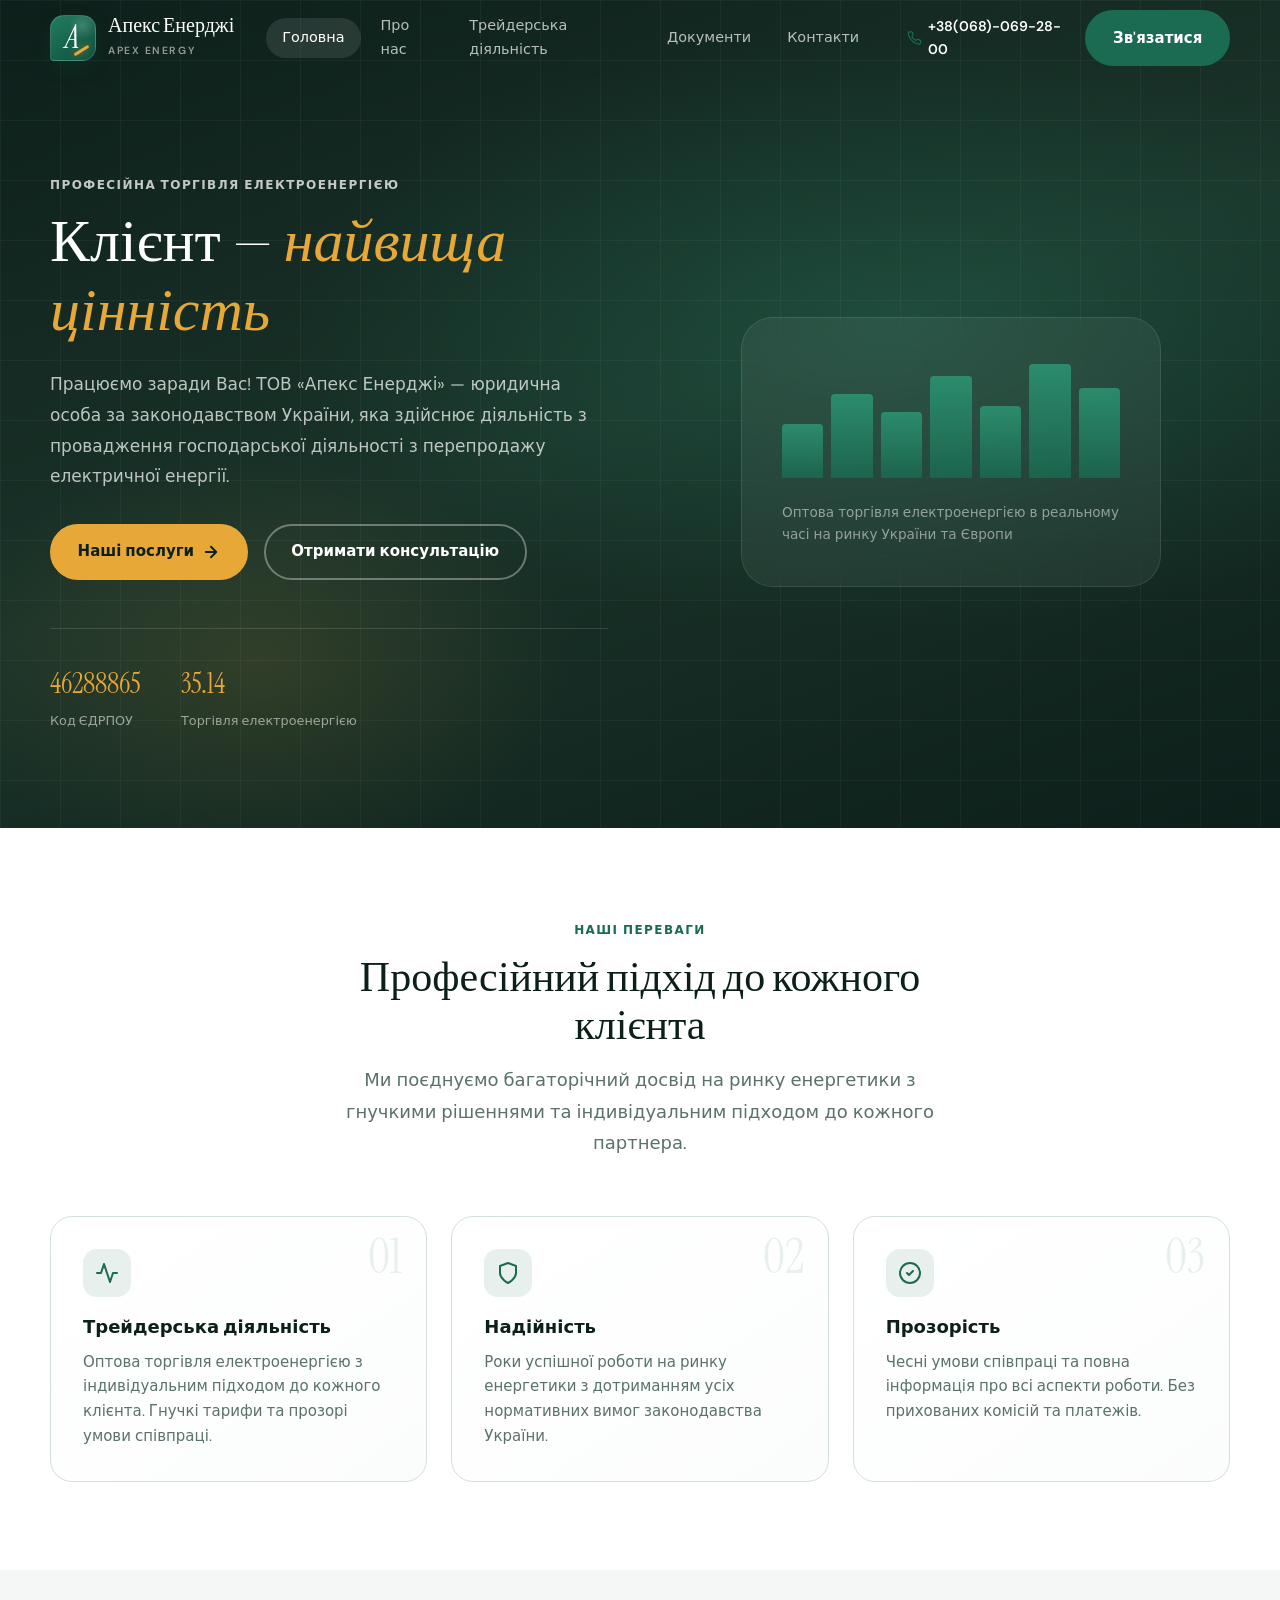
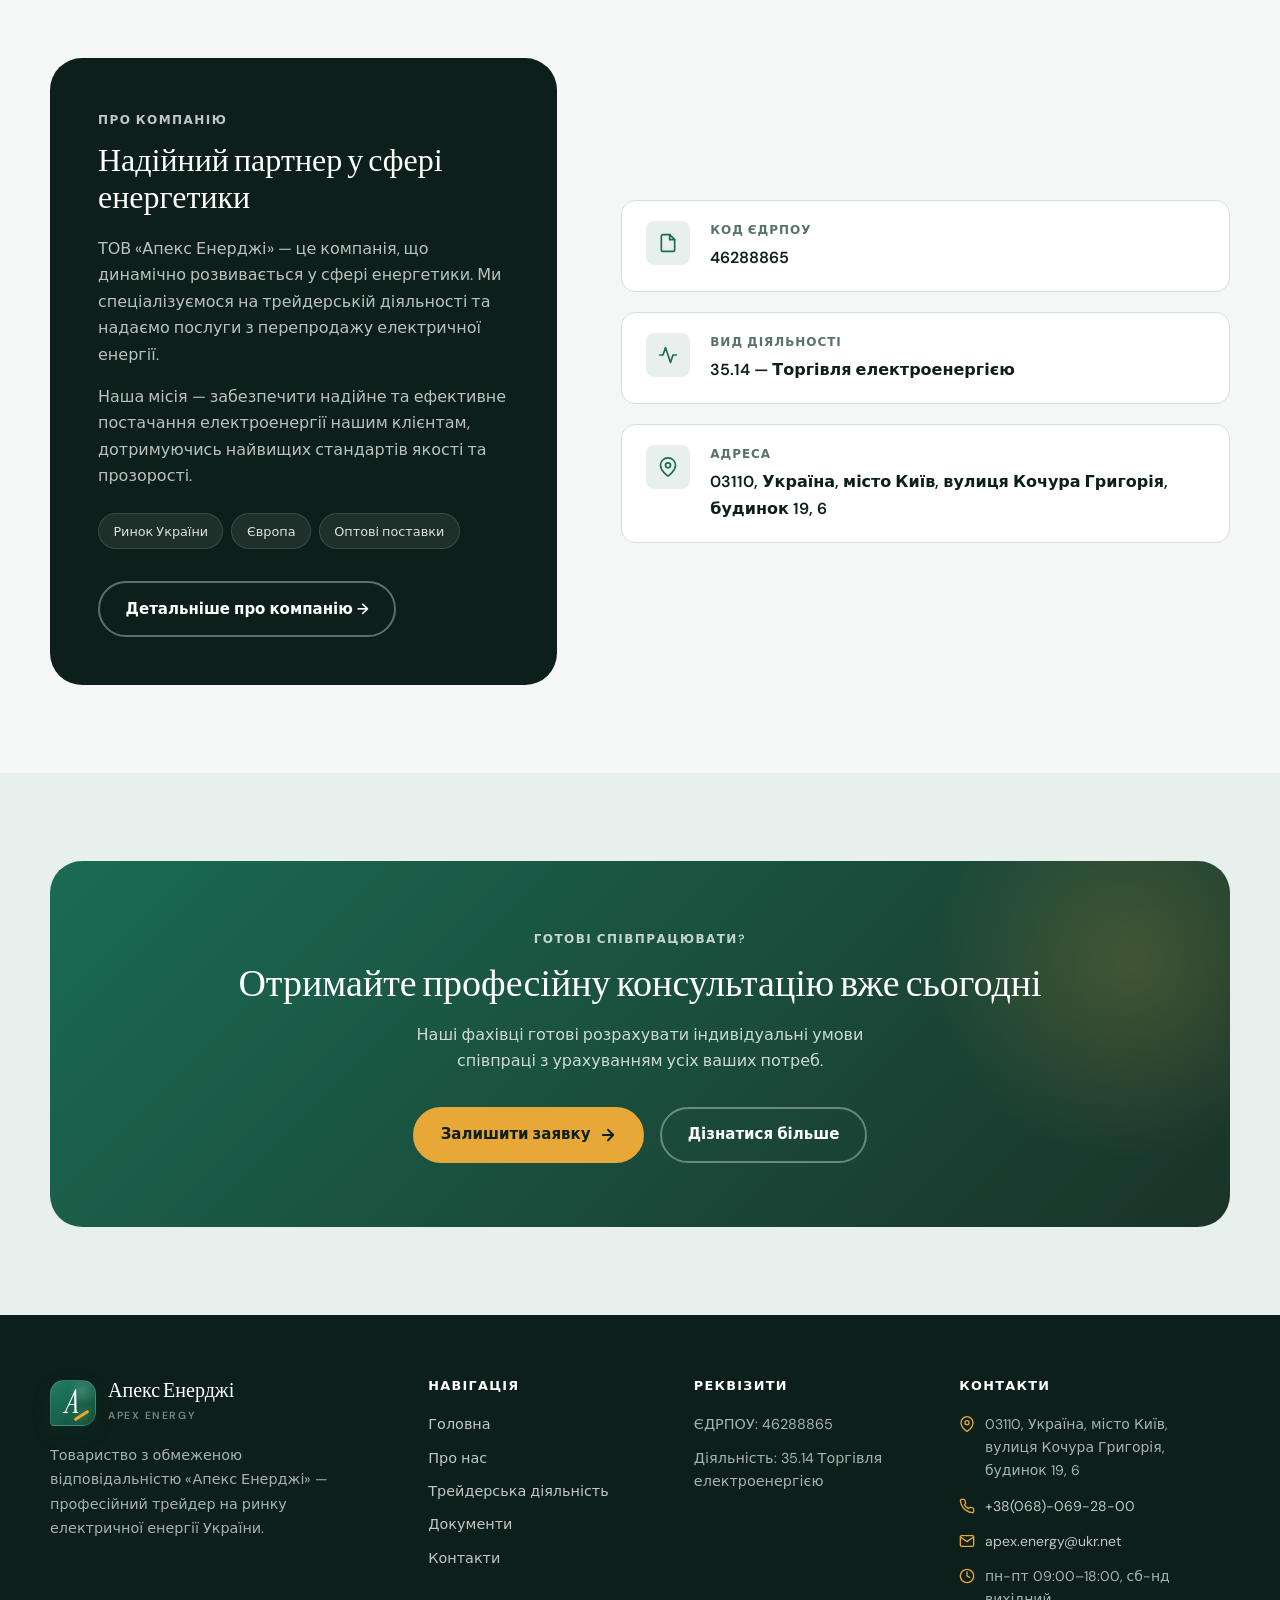
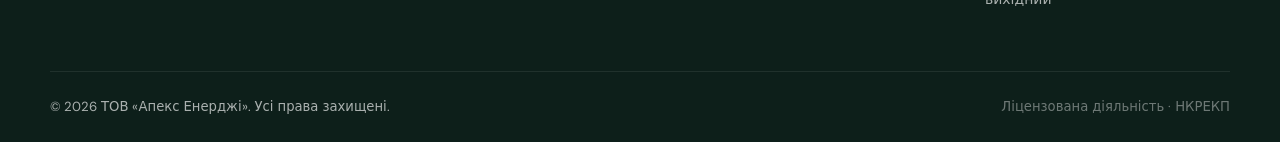
==== index.html @ 6243ceac "first commit" ====
<!DOCTYPE html>
<html lang="uk">
<head>
    <meta charset="UTF-8">
    <meta name="viewport" content="width=device-width, initial-scale=1.0">
    <title>Апекс Енерджі — Професійна торгівля електроенергією в Україні</title>
    <meta name="description" content="ТОВ «Апекс Енерджі» — надійний постачальник електроенергії. Оптова торгівля електроенергією з індивідуальним підходом до кожного клієнта.">
    <meta name="keywords" content="електроенергія, трейдер, постачальник електроенергії, оптова торгівля, Апекс Енерджі">
    <link rel="stylesheet" href="css/style.css">
    <link rel="icon" type="image/svg+xml" href='data:image/svg+xml,<svg xmlns="http://www.w3.org/2000/svg" viewBox="0 0 24 24" fill="%231a6b52"><path d="M13 2L3 14h9l-1 8 10-12h-9l1-8z"/></svg>'>
</head>
<body>

    <header class="site-header site-header--hero is-at-top">
        <div class="container">
            <div class="site-header__inner">
                <a href="index.html" class="logo" aria-label="Апекс Енерджі — головна">
                    <span class="logo__icon">
                        <svg viewBox="0 0 24 24" fill="currentColor" aria-hidden="true"><path d="M13 2L3 14h9l-1 8 10-12h-9l1-8z"/></svg>
                    </span>
                    <span>
                        <span class="logo__name">Апекс Енерджі</span>
                        <span class="logo__sub">APEX ENERGY</span>
                    </span>
                </a>

                <button class="menu-toggle" aria-label="Відкрити меню" aria-expanded="false">
                    <span></span><span></span><span></span>
                </button>

                <nav class="site-nav" aria-label="Головне меню">
                    <a href="index.html" class="site-nav__link is-active">Головна</a>
                    <a href="about.html" class="site-nav__link">Про нас</a>
                    <a href="services.html" class="site-nav__link">Трейдерська діяльність</a>
                    <a href="documents.html" class="site-nav__link">Документи</a>
                    <a href="contact.html" class="site-nav__link">Контакти</a>
                </nav>

                <div class="header-actions">
                    <a href="tel:+380680692800" class="header-phone">
                        <svg viewBox="0 0 24 24" fill="none" stroke="currentColor" stroke-width="2" stroke-linecap="round" stroke-linejoin="round" aria-hidden="true"><path d="M22 16.92v3a2 2 0 0 1-2.18 2 19.79 19.79 0 0 1-8.63-3.07 19.5 19.5 0 0 1-6-6 19.79 19.79 0 0 1-3.07-8.67A2 2 0 0 1 4.11 2h3a2 2 0 0 1 2 1.72 12.84 12.84 0 0 0 .7 2.81 2 2 0 0 1-.45 2.11L8.09 9.91a16 16 0 0 0 6 6l1.27-1.27a2 2 0 0 1 2.11-.45 12.84 12.84 0 0 0 2.81.7A2 2 0 0 1 22 16.92z"/></svg>
                        +38(068)-069-28-00
                    </a>
                    <a href="contact.html" class="btn btn--primary">Зв'язатися</a>
                </div>
            </div>
        </div>
    </header>

    <main>
        <section class="hero-banner">
            <div class="hero-banner__bg"></div>
            <div class="hero-banner__lines"></div>
            <div class="container">
                <div class="hero-banner__content">
                    <div class="hero-banner__text">
                        <span class="eyebrow eyebrow--light">Професійна торгівля електроенергією</span>
                        <h1 class="hero-banner__title">Клієнт — <em>найвища цінність</em></h1>
                        <p class="hero-banner__desc">Працюємо заради Вас! ТОВ «Апекс Енерджі» — юридична особа за законодавством України, яка здійснює діяльність з провадження господарської діяльності з перепродажу електричної енергії.</p>
                        <div class="hero-banner__actions">
                            <a href="services.html" class="btn btn--accent">
                                Наші послуги
                                <svg width="18" height="18" viewBox="0 0 24 24" fill="none" stroke="currentColor" stroke-width="2.5" stroke-linecap="round" stroke-linejoin="round" aria-hidden="true"><path d="M5 12h14M12 5l7 7-7 7"/></svg>
                            </a>
                            <a href="contact.html" class="btn btn--outline-light">Отримати консультацію</a>
                        </div>
                        <div class="hero-stats">
                            <div class="hero-stat">
                                <span class="hero-stat__value">46288865</span>
                                <span class="hero-stat__label">Код ЄДРПОУ</span>
                            </div>
                            <div class="hero-stat">
                                <span class="hero-stat__value">35.14</span>
                                <span class="hero-stat__label">Торгівля електроенергією</span>
                            </div>
                        </div>
                    </div>

                    <div class="hero-banner__visual">
                        <div class="hero-visual-card">
                            <div class="hero-visual-card__chart" aria-hidden="true">
                                <span class="hero-visual-card__bar"></span>
                                <span class="hero-visual-card__bar"></span>
                                <span class="hero-visual-card__bar"></span>
                                <span class="hero-visual-card__bar"></span>
                                <span class="hero-visual-card__bar"></span>
                                <span class="hero-visual-card__bar"></span>
                                <span class="hero-visual-card__bar"></span>
                            </div>
                            <p class="hero-visual-card__footer">Оптова торгівля електроенергією в реальному часі на ринку України та Європи</p>
                        </div>
                    </div>
                </div>
            </div>
        </section>

        <section class="section section--surface">
            <div class="container">
                <div class="section-header reveal">
                    <span class="eyebrow">Наші переваги</span>
                    <h2 class="section-header__title">Професійний підхід до кожного клієнта</h2>
                    <p class="lead">Ми поєднуємо багаторічний досвід на ринку енергетики з гнучкими рішеннями та індивідуальним підходом до кожного партнера.</p>
                </div>

                <div class="pillars">
                    <article class="pillar reveal">
                        <span class="pillar__num">01</span>
                        <div class="pillar__icon">
                            <svg viewBox="0 0 24 24" fill="none" stroke="currentColor" stroke-width="2" stroke-linecap="round" stroke-linejoin="round" aria-hidden="true"><polyline points="22 12 18 12 15 21 9 3 6 12 2 12"/></svg>
                        </div>
                        <h3 class="pillar__title">Трейдерська діяльність</h3>
                        <p class="pillar__text">Оптова торгівля електроенергією з індивідуальним підходом до кожного клієнта. Гнучкі тарифи та прозорі умови співпраці.</p>
                    </article>
                    <article class="pillar reveal">
                        <span class="pillar__num">02</span>
                        <div class="pillar__icon">
                            <svg viewBox="0 0 24 24" fill="none" stroke="currentColor" stroke-width="2" stroke-linecap="round" stroke-linejoin="round" aria-hidden="true"><path d="M12 22s8-4 8-10V5l-8-3-8 3v7c0 6 8 10 8 10z"/></svg>
                        </div>
                        <h3 class="pillar__title">Надійність</h3>
                        <p class="pillar__text">Роки успішної роботи на ринку енергетики з дотриманням усіх нормативних вимог законодавства України.</p>
                    </article>
                    <article class="pillar reveal">
                        <span class="pillar__num">03</span>
                        <div class="pillar__icon">
                            <svg viewBox="0 0 24 24" fill="none" stroke="currentColor" stroke-width="2" stroke-linecap="round" stroke-linejoin="round" aria-hidden="true"><circle cx="12" cy="12" r="10"/><path d="M9 12l2 2 4-4"/></svg>
                        </div>
                        <h3 class="pillar__title">Прозорість</h3>
                        <p class="pillar__text">Чесні умови співпраці та повна інформація про всі аспекти роботи. Без прихованих комісій та платежів.</p>
                    </article>
                </div>
            </div>
        </section>

        <section class="section">
            <div class="container">
                <div class="about-strip">
                    <div class="about-strip__info reveal">
                        <span class="eyebrow eyebrow--light">Про компанію</span>
                        <h2>Надійний партнер у сфері енергетики</h2>
                        <p>ТОВ «Апекс Енерджі» — це компанія, що динамічно розвивається у сфері енергетики. Ми спеціалізуємося на трейдерській діяльності та надаємо послуги з перепродажу електричної енергії.</p>
                        <p>Наша місія — забезпечити надійне та ефективне постачання електроенергії нашим клієнтам, дотримуючись найвищих стандартів якості та прозорості.</p>
                        <div class="about-strip__tags">
                            <span class="tag">Ринок України</span>
                            <span class="tag">Європа</span>
                            <span class="tag">Оптові поставки</span>
                        </div>
                        <a href="about.html" class="btn btn--outline-light" style="margin-top:2rem">Детальніше про компанію →</a>
                    </div>

                    <div class="about-strip__details">
                        <div class="detail-row reveal">
                            <div class="detail-row__icon">
                                <svg viewBox="0 0 24 24" fill="none" stroke="currentColor" stroke-width="2" stroke-linecap="round" stroke-linejoin="round" aria-hidden="true"><path d="M14 2H6a2 2 0 0 0-2 2v16a2 2 0 0 0 2 2h12a2 2 0 0 0 2-2V8z"/><polyline points="14 2 14 8 20 8"/></svg>
                            </div>
                            <div>
                                <div class="detail-row__label">Код ЄДРПОУ</div>
                                <div class="detail-row__value">46288865</div>
                            </div>
                        </div>
                        <div class="detail-row reveal">
                            <div class="detail-row__icon">
                                <svg viewBox="0 0 24 24" fill="none" stroke="currentColor" stroke-width="2" stroke-linecap="round" stroke-linejoin="round" aria-hidden="true"><polyline points="22 12 18 12 15 21 9 3 6 12 2 12"/></svg>
                            </div>
                            <div>
                                <div class="detail-row__label">Вид діяльності</div>
                                <div class="detail-row__value">35.14 — Торгівля електроенергією</div>
                            </div>
                        </div>
                        <div class="detail-row reveal">
                            <div class="detail-row__icon">
                                <svg viewBox="0 0 24 24" fill="none" stroke="currentColor" stroke-width="2" stroke-linecap="round" stroke-linejoin="round" aria-hidden="true"><path d="M21 10c0 7-9 13-9 13s-9-6-9-13a9 9 0 0 1 18 0z"/><circle cx="12" cy="10" r="3"/></svg>
                            </div>
                            <div>
                                <div class="detail-row__label">Адреса</div>
                                <div class="detail-row__value">03110, Україна, місто Київ, вулиця Кочура Григорія, будинок 19, 6</div>
                            </div>
                        </div>
                    </div>
                </div>
            </div>
        </section>

        <section class="section section--alt">
            <div class="container">
                <div class="cta-band reveal">
                    <span class="eyebrow eyebrow--light">Готові співпрацювати?</span>
                    <h2 class="cta-band__title">Отримайте професійну консультацію вже сьогодні</h2>
                    <p class="cta-band__text">Наші фахівці готові розрахувати індивідуальні умови співпраці з урахуванням усіх ваших потреб.</p>
                    <div class="cta-band__actions">
                        <a href="contact.html" class="btn btn--accent">
                            Залишити заявку
                            <svg width="18" height="18" viewBox="0 0 24 24" fill="none" stroke="currentColor" stroke-width="2.5" stroke-linecap="round" stroke-linejoin="round" aria-hidden="true"><path d="M5 12h14M12 5l7 7-7 7"/></svg>
                        </a>
                        <a href="services.html" class="btn btn--outline-light">Дізнатися більше</a>
                    </div>
                </div>
            </div>
        </section>
    </main>

    <footer class="site-footer">
        <div class="container">
            <div class="footer-grid">
                <div class="footer-brand">
                    <a href="index.html" class="logo">
                        <span class="logo__icon"><svg viewBox="0 0 24 24" fill="currentColor" aria-hidden="true"><path d="M13 2L3 14h9l-1 8 10-12h-9l1-8z"/></svg></span>
                        <span><span class="logo__name">Апекс Енерджі</span><span class="logo__sub">APEX ENERGY</span></span>
                    </a>
                    <p class="footer-brand__desc">Товариство з обмеженою відповідальністю «Апекс Енерджі» — професійний трейдер на ринку електричної енергії України.</p>
                </div>
                <div class="footer-col">
                    <h4 class="footer-col__title">Навігація</h4>
                    <div class="footer-col__links">
                        <a href="index.html">Головна</a>
                        <a href="about.html">Про нас</a>
                        <a href="services.html">Трейдерська діяльність</a>
                        <a href="documents.html">Документи</a>
                        <a href="contact.html">Контакти</a>
                    </div>
                </div>
                <div class="footer-col">
                    <h4 class="footer-col__title">Реквізити</h4>
                    <div class="footer-col__links">
                        <span>ЄДРПОУ: 46288865</span>
                        <span>Діяльність: 35.14 Торгівля електроенергією</span>
                    </div>
                </div>
                <div class="footer-col">
                    <h4 class="footer-col__title">Контакти</h4>
                    <div class="footer-contact">
                        <svg viewBox="0 0 24 24" fill="none" stroke="currentColor" stroke-width="2" stroke-linecap="round" stroke-linejoin="round" aria-hidden="true"><path d="M21 10c0 7-9 13-9 13s-9-6-9-13a9 9 0 0 1 18 0z"/><circle cx="12" cy="10" r="3"/></svg>
                        <span>03110, Україна, місто Київ,<br>вулиця Кочура Григорія, будинок 19, 6</span>
                    </div>
                    <div class="footer-contact">
                        <svg viewBox="0 0 24 24" fill="none" stroke="currentColor" stroke-width="2" stroke-linecap="round" stroke-linejoin="round" aria-hidden="true"><path d="M22 16.92v3a2 2 0 0 1-2.18 2 19.79 19.79 0 0 1-8.63-3.07 19.5 19.5 0 0 1-6-6 19.79 19.79 0 0 1-3.07-8.67A2 2 0 0 1 4.11 2h3a2 2 0 0 1 2 1.72 12.84 12.84 0 0 0 .7 2.81 2 2 0 0 1-.45 2.11L8.09 9.91a16 16 0 0 0 6 6l1.27-1.27a2 2 0 0 1 2.11-.45 12.84 12.84 0 0 0 2.81.7A2 2 0 0 1 22 16.92z"/></svg>
                        <a href="tel:+380680692800">+38(068)-069-28-00</a>
                    </div>
                    <div class="footer-contact">
                        <svg viewBox="0 0 24 24" fill="none" stroke="currentColor" stroke-width="2" stroke-linecap="round" stroke-linejoin="round" aria-hidden="true"><path d="M4 4h16c1.1 0 2 .9 2 2v12c0 1.1-.9 2-2 2H4c-1.1 0-2-.9-2-2V6c0-1.1.9-2 2-2z"/><polyline points="22,6 12,13 2,6"/></svg>
                        <a href="mailto:apex.energy@ukr.net">apex.energy@ukr.net</a>
                    </div>
                    <div class="footer-contact">
                        <svg viewBox="0 0 24 24" fill="none" stroke="currentColor" stroke-width="2" stroke-linecap="round" stroke-linejoin="round" aria-hidden="true"><circle cx="12" cy="12" r="10"/><polyline points="12 6 12 12 16 14"/></svg>
                        <span>пн-пт 09:00–18:00, сб-нд вихідний</span>
                    </div>
                </div>
            </div>
            <div class="footer-bottom">
                <span>© 2026 ТОВ «Апекс Енерджі». Усі права захищені.</span>
                <span class="footer-bottom__legal">Ліцензована діяльність · НКРЕКП</span>
            </div>
        </div>
    </footer>

    <script src="js/main.js"></script>
</body>
</html>
---- css/style.css ----
/* ===== APEX ENERGY — Design System ===== */
@import url('https://fonts.googleapis.com/css2?family=DM+Sans:ital,opsz,wght@0,9..40,400;0,9..40,500;0,9..40,600;0,9..40,700;1,9..40,400&family=Instrument+Serif:ital@0;1&display=swap');

:root {
  --font-sans: 'DM Sans', system-ui, sans-serif;
  --font-serif: 'Instrument Serif', Georgia, serif;

  --color-bg: #f4f7f6;
  --color-surface: #ffffff;
  --color-surface-alt: #e8f0ed;
  --color-dark: #0d1f1a;
  --color-dark-soft: #1a3329;
  --color-primary: #1a6b52;
  --color-primary-light: #2d9b78;
  --color-accent: #e8a838;
  --color-accent-dark: #c48a1f;
  --color-text: #1a2e28;
  --color-text-muted: #5a7268;
  --color-border: #d4e0db;
  --color-success: #1a8f5a;

  --radius-sm: 8px;
  --radius-md: 14px;
  --radius-lg: 22px;
  --radius-xl: 32px;

  --shadow-sm: 0 2px 8px rgba(13, 31, 26, 0.06);
  --shadow-md: 0 8px 30px rgba(13, 31, 26, 0.08);
  --shadow-lg: 0 20px 60px rgba(13, 31, 26, 0.12);

  --container: 1180px;
  --header-h: 76px;
  --transition: 0.25s ease;
}

*, *::before, *::after { box-sizing: border-box; margin: 0; padding: 0; }

html { scroll-behavior: smooth; }

body {
  font-family: var(--font-sans);
  font-size: 16px;
  line-height: 1.65;
  color: var(--color-text);
  background: var(--color-bg);
  -webkit-font-smoothing: antialiased;
}

img, svg { display: block; max-width: 100%; }
a { color: var(--color-primary); text-decoration: none; transition: color var(--transition); }
a:hover { color: var(--color-primary-light); }

:focus-visible {
  outline: 3px solid rgba(232, 168, 56, 0.65);
  outline-offset: 3px;
}

.container {
  width: min(100% - 2.5rem, var(--container));
  margin-inline: auto;
}

/* ===== Typography ===== */
.eyebrow {
  display: inline-block;
  font-size: 0.75rem;
  font-weight: 600;
  letter-spacing: 0.12em;
  text-transform: uppercase;
  color: var(--color-primary);
  margin-bottom: 0.75rem;
}

.eyebrow--light { color: rgba(255,255,255,0.75); }

h1, h2, h3, h4 {
  font-family: var(--font-serif);
  font-weight: 400;
  line-height: 1.15;
  color: var(--color-dark);
}

.lead {
  font-size: 1.125rem;
  color: var(--color-text-muted);
  line-height: 1.75;
}

/* ===== Buttons ===== */
.btn {
  display: inline-flex;
  align-items: center;
  gap: 0.5rem;
  padding: 0.85rem 1.6rem;
  font-family: var(--font-sans);
  font-size: 0.9375rem;
  font-weight: 600;
  border-radius: 999px;
  border: 2px solid transparent;
  cursor: pointer;
  transition: all var(--transition);
  white-space: nowrap;
}

.btn--primary {
  background: var(--color-primary);
  color: #fff;
  border-color: var(--color-primary);
}
.btn--primary:hover {
  background: var(--color-primary-light);
  border-color: var(--color-primary-light);
  color: #fff;
  transform: translateY(-2px);
  box-shadow: var(--shadow-md);
}

.btn--accent {
  background: var(--color-accent);
  color: var(--color-dark);
  border-color: var(--color-accent);
}
.btn--accent:hover {
  background: var(--color-accent-dark);
  border-color: var(--color-accent-dark);
  color: var(--color-dark);
  transform: translateY(-2px);
}

.btn--outline {
  background: transparent;
  color: var(--color-dark);
  border-color: var(--color-border);
}
.btn--outline:hover {
  border-color: var(--color-primary);
  color: var(--color-primary);
}

.btn--outline-light {
  background: transparent;
  color: #fff;
  border-color: rgba(255,255,255,0.35);
}
.btn--outline-light:hover {
  background: rgba(255,255,255,0.1);
  border-color: #fff;
  color: #fff;
}

.btn--ghost {
  background: none;
  color: var(--color-primary);
  padding-left: 0;
  border: none;
}
.btn--ghost:hover { color: var(--color-primary-light); }

/* ===== Header ===== */
.site-header {
  position: fixed;
  top: 0;
  left: 0;
  right: 0;
  z-index: 1000;
  height: var(--header-h);
  transition: background var(--transition), box-shadow var(--transition);
}

.site-header.is-scrolled {
  background: rgba(255,255,255,0.95);
  backdrop-filter: blur(12px);
  box-shadow: var(--shadow-sm);
}

.site-header--hero.is-at-top .logo,
.site-header--hero.is-at-top .header-phone {
  color: #fff;
}

.site-header--hero .logo,
.site-header--hero .logo__sub {
  transition: none;
}

.site-header--hero.is-at-top .logo__sub {
  color: rgba(255,255,255,0.55);
}

.site-header--hero.is-at-top .site-nav__link {
  color: rgba(255,255,255,0.7);
}

.site-header--hero.is-at-top .site-nav__link:hover,
.site-header--hero.is-at-top .site-nav__link.is-active {
  color: #fff;
  background: rgba(255,255,255,0.1);
}

.site-header--hero.is-at-top .menu-toggle span {
  background: #fff;
}

.site-header__inner {
  display: flex;
  align-items: center;
  justify-content: space-between;
  height: var(--header-h);
  gap: 2rem;
}

.logo {
  display: flex;
  align-items: center;
  gap: 0.75rem;
  color: var(--color-dark);
  flex-shrink: 0;
}
.logo:hover { color: var(--color-dark); }

.logo__icon {
  position: relative;
  width: 46px;
  height: 46px;
  background:
    radial-gradient(circle at 72% 22%, rgba(255,255,255,0.16), transparent 30%),
    linear-gradient(145deg, #207d60 0%, #0f4f3d 100%);
  border: 1px solid rgba(255,255,255,0.16);
  border-radius: 14px 14px 14px 4px;
  display: grid;
  place-items: center;
  color: #fff;
  overflow: hidden;
  box-shadow: 0 7px 18px rgba(13, 78, 59, 0.22);
}

.logo__icon svg { display: none; }

.logo__icon::before {
  content: 'A';
  position: relative;
  z-index: 1;
  font-family: var(--font-serif);
  font-size: 2rem;
  font-style: italic;
  line-height: 1;
  transform: translate(-1px, -1px);
}

.logo__icon::after {
  content: '';
  position: absolute;
  right: 5px;
  bottom: 8px;
  width: 17px;
  height: 3px;
  background: var(--color-accent);
  border-radius: 999px;
  transform: rotate(-32deg);
  box-shadow: 0 0 10px rgba(232,168,56,0.55);
}

.logo__name {
  font-family: var(--font-serif);
  font-size: 1.25rem;
  line-height: 1.1;
  display: block;
}
.logo__sub {
  font-size: 0.65rem;
  font-weight: 600;
  letter-spacing: 0.15em;
  text-transform: uppercase;
  color: var(--color-text-muted);
}

.site-nav {
  display: flex;
  align-items: center;
  gap: 0.25rem;
}

.site-nav__link {
  padding: 0.5rem 1rem;
  font-size: 0.9rem;
  font-weight: 500;
  color: var(--color-text-muted);
  border-radius: 999px;
  transition: all var(--transition);
}
.site-nav__link:hover,
.site-nav__link.is-active {
  color: var(--color-primary);
  background: var(--color-surface-alt);
}

.header-actions {
  display: flex;
  align-items: center;
  gap: 1rem;
}

.header-phone {
  display: flex;
  align-items: center;
  gap: 0.4rem;
  font-size: 0.875rem;
  font-weight: 600;
  color: var(--color-dark);
}
.header-phone svg { width: 16px; height: 16px; color: var(--color-primary); }
.header-phone:hover { color: var(--color-primary); }

.menu-toggle {
  display: none;
  flex-direction: column;
  gap: 5px;
  background: none;
  border: none;
  cursor: pointer;
  padding: 4px;
}
.menu-toggle span {
  display: block;
  width: 24px;
  height: 2px;
  background: var(--color-dark);
  border-radius: 2px;
  transition: var(--transition);
}

/* ===== Hero (Homepage) ===== */
.hero-banner {
  position: relative;
  min-height: 92vh;
  display: flex;
  align-items: center;
  padding-top: var(--header-h);
  background: var(--color-dark);
  overflow: hidden;
}

.hero-banner__bg {
  position: absolute;
  inset: 0;
  background:
    radial-gradient(ellipse 80% 60% at 70% 40%, rgba(45,155,120,0.25) 0%, transparent 60%),
    radial-gradient(ellipse 50% 50% at 20% 80%, rgba(232,168,56,0.12) 0%, transparent 50%),
    linear-gradient(160deg, #0d1f1a 0%, #1a3329 50%, #0d1f1a 100%);
}

.hero-banner__lines {
  position: absolute;
  inset: 0;
  opacity: 0.04;
  background-image:
    linear-gradient(90deg, #fff 1px, transparent 1px),
    linear-gradient(#fff 1px, transparent 1px);
  background-size: 60px 60px;
}

.hero-banner__content {
  position: relative;
  z-index: 2;
  display: grid;
  grid-template-columns: 1fr 1fr;
  gap: 4rem;
  align-items: center;
  padding-block: 4rem;
}

.hero-banner__text { max-width: 560px; }

.hero-banner__title {
  font-size: clamp(2.5rem, 5vw, 3.75rem);
  color: #fff;
  margin-bottom: 1.5rem;
}
.hero-banner__title em {
  font-style: italic;
  color: var(--color-accent);
}

.hero-banner__desc {
  font-size: 1.0625rem;
  color: rgba(255,255,255,0.72);
  margin-bottom: 2rem;
  line-height: 1.8;
}

.hero-banner__actions {
  display: flex;
  flex-wrap: wrap;
  gap: 1rem;
  margin-bottom: 3rem;
}

.hero-stats {
  display: flex;
  gap: 2.5rem;
  padding-top: 2rem;
  border-top: 1px solid rgba(255,255,255,0.12);
}

.hero-stat__value {
  font-family: var(--font-serif);
  font-size: 1.75rem;
  color: var(--color-accent);
  display: block;
}
.hero-stat__label {
  font-size: 0.8rem;
  color: rgba(255,255,255,0.55);
  margin-top: 0.25rem;
}

.hero-banner__visual {
  position: relative;
  display: flex;
  justify-content: center;
}

.hero-visual-card {
  background: rgba(255,255,255,0.06);
  border: 1px solid rgba(255,255,255,0.1);
  border-radius: var(--radius-xl);
  padding: 2.5rem;
  backdrop-filter: blur(20px);
  width: 100%;
  max-width: 420px;
}

.hero-visual-card__top {
  display: flex;
  justify-content: space-between;
  align-items: center;
  margin-bottom: 2rem;
}

.hero-visual-card__badge {
  font-size: 0.7rem;
  font-weight: 600;
  letter-spacing: 0.1em;
  text-transform: uppercase;
  color: var(--color-accent);
  background: rgba(232,168,56,0.15);
  padding: 0.35rem 0.75rem;
  border-radius: 999px;
}

.hero-visual-card__status {
  display: flex;
  align-items: center;
  gap: 0.4rem;
  font-size: 0.8rem;
  color: rgba(255,255,255,0.6);
}
.hero-visual-card__dot {
  width: 8px;
  height: 8px;
  background: #4ade80;
  border-radius: 50%;
  animation: pulse 2s infinite;
}

@keyframes pulse {
  0%, 100% { opacity: 1; }
  50% { opacity: 0.4; }
}

.hero-visual-card__chart {
  height: 120px;
  display: flex;
  align-items: flex-end;
  gap: 8px;
  margin-bottom: 1.5rem;
}

.hero-visual-card__bar {
  flex: 1;
  background: linear-gradient(to top, var(--color-primary), var(--color-primary-light));
  border-radius: 4px 4px 0 0;
  opacity: 0.8;
  animation: barGrow 1.5s ease forwards;
  transform-origin: bottom;
  transform: scaleY(0);
}

@keyframes barGrow {
  to { transform: scaleY(1); }
}

.hero-visual-card__bar:nth-child(1) { height: 45%; animation-delay: 0.1s; }
.hero-visual-card__bar:nth-child(2) { height: 70%; animation-delay: 0.2s; }
.hero-visual-card__bar:nth-child(3) { height: 55%; animation-delay: 0.3s; }
.hero-visual-card__bar:nth-child(4) { height: 85%; animation-delay: 0.4s; }
.hero-visual-card__bar:nth-child(5) { height: 60%; animation-delay: 0.5s; }
.hero-visual-card__bar:nth-child(6) { height: 95%; animation-delay: 0.6s; }
.hero-visual-card__bar:nth-child(7) { height: 75%; animation-delay: 0.7s; }

.hero-visual-card__footer {
  font-size: 0.85rem;
  color: rgba(255,255,255,0.5);
  line-height: 1.6;
}

/* ===== Sections ===== */
.section {
  padding: 5.5rem 0;
}

.section--surface {
  background: var(--color-surface);
}

.section--alt {
  background: var(--color-surface-alt);
}

.section-header {
  text-align: center;
  max-width: 640px;
  margin: 0 auto 3.5rem;
}

.section-header--left {
  text-align: left;
  margin-left: 0;
  margin-right: 0;
}

.section-header__title {
  font-size: clamp(1.875rem, 3.5vw, 2.625rem);
  margin-bottom: 1rem;
}

/* ===== Pillars (advantages) — horizontal cards ===== */
.pillars {
  display: grid;
  grid-template-columns: repeat(3, 1fr);
  gap: 1.5rem;
}

.pillar {
  background: linear-gradient(145deg, var(--color-surface) 0%, #fbfdfc 100%);
  border: 1px solid var(--color-border);
  border-radius: var(--radius-lg);
  padding: 2rem;
  position: relative;
  overflow: hidden;
  transition: transform var(--transition), box-shadow var(--transition);
}
.pillar:hover {
  transform: translateY(-4px);
  box-shadow: var(--shadow-md);
}

.pillar__num {
  font-family: var(--font-serif);
  font-size: 3rem;
  color: var(--color-surface-alt);
  position: absolute;
  top: 1rem;
  right: 1.5rem;
  line-height: 1;
}

.pillar__icon {
  width: 48px;
  height: 48px;
  background: var(--color-surface-alt);
  border-radius: var(--radius-md);
  display: grid;
  place-items: center;
  color: var(--color-primary);
  margin-bottom: 1.25rem;
}
.pillar__icon svg { width: 24px; height: 24px; }

.pillar__title {
  font-family: var(--font-sans);
  font-size: 1.125rem;
  font-weight: 700;
  margin-bottom: 0.75rem;
}

.pillar__text {
  font-size: 0.9375rem;
  color: var(--color-text-muted);
}

/* ===== About strip ===== */
.about-strip {
  display: grid;
  grid-template-columns: 1fr 1.2fr;
  gap: 4rem;
  align-items: center;
}

.about-strip__info {
  background: var(--color-dark);
  color: #fff;
  border-radius: var(--radius-xl);
  padding: 3rem;
}

.about-strip__info h2 {
  color: #fff;
  font-size: 2rem;
  margin-bottom: 1.25rem;
}

.about-strip__info p {
  color: rgba(255,255,255,0.72);
  margin-bottom: 1rem;
}

.about-strip__tags {
  display: flex;
  flex-wrap: wrap;
  gap: 0.5rem;
  margin-top: 1.5rem;
}

.tag {
  font-size: 0.8rem;
  font-weight: 500;
  padding: 0.4rem 0.9rem;
  background: rgba(255,255,255,0.08);
  border: 1px solid rgba(255,255,255,0.12);
  border-radius: 999px;
  color: rgba(255,255,255,0.85);
}

.about-strip__details {
  display: grid;
  gap: 1.25rem;
}

.detail-row {
  display: flex;
  gap: 1.25rem;
  padding: 1.25rem 1.5rem;
  background: var(--color-surface);
  border-radius: var(--radius-md);
  border: 1px solid var(--color-border);
}

.detail-row__icon {
  width: 44px;
  height: 44px;
  flex-shrink: 0;
  background: var(--color-surface-alt);
  border-radius: var(--radius-sm);
  display: grid;
  place-items: center;
  color: var(--color-primary);
}
.detail-row__icon svg { width: 20px; height: 20px; }

.detail-row__label {
  font-size: 0.75rem;
  font-weight: 600;
  text-transform: uppercase;
  letter-spacing: 0.08em;
  color: var(--color-text-muted);
  margin-bottom: 0.25rem;
}

.detail-row__value {
  font-weight: 600;
  color: var(--color-dark);
}

/* ===== CTA band ===== */
.cta-band {
  background: linear-gradient(135deg, var(--color-primary) 0%, var(--color-dark-soft) 100%);
  border-radius: var(--radius-xl);
  padding: 4rem;
  text-align: center;
  color: #fff;
  position: relative;
  overflow: hidden;
}

.cta-band::before {
  content: '';
  position: absolute;
  width: 400px;
  height: 400px;
  background: radial-gradient(circle, rgba(232,168,56,0.2) 0%, transparent 70%);
  top: -100px;
  right: -100px;
  pointer-events: none;
}

.cta-band__title {
  font-size: clamp(1.75rem, 3vw, 2.375rem);
  color: #fff;
  margin-bottom: 1rem;
  position: relative;
}

.cta-band__text {
  color: rgba(255,255,255,0.78);
  max-width: 520px;
  margin: 0 auto 2rem;
  position: relative;
}

.cta-band__actions {
  display: flex;
  justify-content: center;
  flex-wrap: wrap;
  gap: 1rem;
  position: relative;
}

/* ===== Page header (inner pages) ===== */
.page-hero {
  padding-top: calc(var(--header-h) + 3rem);
  padding-bottom: 5rem;
  background: var(--color-dark);
  position: relative;
  overflow: hidden;
}

.page-hero::after {
  content: '';
  position: absolute;
  bottom: 0;
  left: 0;
  right: 0;
  height: 60px;
  background: var(--color-bg);
  border-radius: 32px 32px 0 0;
}

.page-hero__inner {
  position: relative;
  z-index: 2;
}

.breadcrumbs {
  display: flex;
  align-items: center;
  gap: 0.5rem;
  font-size: 0.85rem;
  margin-bottom: 1.5rem;
}
.breadcrumbs a { color: rgba(255,255,255,0.6); }
.breadcrumbs a:hover { color: #fff; }
.breadcrumbs__sep { color: rgba(255,255,255,0.3); }
.breadcrumbs__current { color: var(--color-accent); }

.page-hero__title {
  font-size: clamp(2rem, 4vw, 3rem);
  color: #fff;
  margin-bottom: 0.75rem;
}

.page-hero__subtitle {
  font-size: 1.0625rem;
  color: rgba(255,255,255,0.65);
  max-width: 560px;
}

/* ===== Info panels (about) ===== */
.info-grid {
  display: grid;
  grid-template-columns: 1fr 1fr;
  gap: 2rem;
}

.info-box {
  background: var(--color-surface);
  border: 1px solid var(--color-border);
  border-radius: var(--radius-lg);
  padding: 2rem;
}

.info-box__heading {
  display: flex;
  align-items: center;
  gap: 0.75rem;
  font-weight: 700;
  font-size: 1.0625rem;
  margin-bottom: 1.5rem;
  padding-bottom: 1rem;
  border-bottom: 1px solid var(--color-border);
}

.info-box__heading-icon {
  width: 36px;
  height: 36px;
  background: var(--color-surface-alt);
  border-radius: var(--radius-sm);
  display: grid;
  place-items: center;
  color: var(--color-primary);
}

.info-list { list-style: none; }

.info-list li {
  display: flex;
  justify-content: space-between;
  gap: 1rem;
  padding: 0.85rem 0;
  border-bottom: 1px solid var(--color-border);
  font-size: 0.9375rem;
}
.info-list li:last-child { border-bottom: none; }

.info-list__label {
  color: var(--color-text-muted);
  flex-shrink: 0;
}

.info-list__value {
  font-weight: 500;
  text-align: right;
}

/* ===== Principles ===== */
.principles-grid {
  display: grid;
  grid-template-columns: repeat(2, 1fr);
  gap: 1.5rem;
}

.principle {
  display: flex;
  gap: 1.25rem;
  padding: 1.75rem;
  background: var(--color-surface);
  border-radius: var(--radius-lg);
  border-left: 4px solid var(--color-primary);
  box-shadow: var(--shadow-sm);
}

.principle__num {
  font-family: var(--font-serif);
  font-size: 2rem;
  color: var(--color-primary);
  line-height: 1;
  flex-shrink: 0;
}

.principle__title {
  font-family: var(--font-sans);
  font-size: 1rem;
  font-weight: 700;
  margin-bottom: 0.5rem;
}

.principle__text {
  font-size: 0.9rem;
  color: var(--color-text-muted);
}

/* ===== Services ===== */
.features-row {
  display: grid;
  grid-template-columns: repeat(4, 1fr);
  gap: 1.25rem;
}

.feature {
  text-align: center;
  padding: 2rem 1.25rem;
  background: var(--color-surface);
  border-radius: var(--radius-lg);
  border: 1px solid var(--color-border);
  transition: border-color var(--transition);
}
.feature:hover { border-color: var(--color-primary); }

.feature__icon {
  width: 56px;
  height: 56px;
  margin: 0 auto 1rem;
  background: linear-gradient(135deg, var(--color-surface-alt), #d4ebe3);
  border-radius: 50%;
  display: grid;
  place-items: center;
  color: var(--color-primary);
}
.feature__icon svg { width: 26px; height: 26px; }

.feature__title {
  font-family: var(--font-sans);
  font-size: 1rem;
  font-weight: 700;
  margin-bottom: 0.5rem;
}

.feature__text {
  font-size: 0.875rem;
  color: var(--color-text-muted);
}

.benefits-list {
  display: flex;
  flex-direction: column;
  gap: 1.5rem;
  max-width: 800px;
  margin: 0 auto;
}

.benefit-item {
  display: grid;
  grid-template-columns: auto 1fr;
  gap: 1.5rem;
  align-items: start;
  padding: 2rem;
  background: var(--color-surface);
  border-radius: var(--radius-lg);
  box-shadow: var(--shadow-sm);
}

.benefit-item__marker {
  width: 52px;
  height: 52px;
  background: var(--color-dark);
  color: var(--color-accent);
  border-radius: var(--radius-md);
  display: grid;
  place-items: center;
  font-family: var(--font-serif);
  font-size: 1.25rem;
}

.benefit-item__title {
  font-family: var(--font-sans);
  font-size: 1.125rem;
  font-weight: 700;
  margin-bottom: 0.5rem;
}

.benefit-item__text {
  font-size: 0.9375rem;
  color: var(--color-text-muted);
}

/* ===== Timeline steps ===== */
.timeline {
  display: grid;
  grid-template-columns: repeat(4, 1fr);
  gap: 0;
  position: relative;
}

.timeline::before {
  content: '';
  position: absolute;
  top: 28px;
  left: 12.5%;
  right: 12.5%;
  height: 2px;
  background: var(--color-border);
}

.timeline-step {
  text-align: center;
  padding: 0 1rem;
  position: relative;
}

.timeline-step__circle {
  width: 56px;
  height: 56px;
  margin: 0 auto 1.25rem;
  background: var(--color-primary);
  color: #fff;
  border-radius: 50%;
  display: grid;
  place-items: center;
  font-weight: 700;
  font-size: 1rem;
  position: relative;
  z-index: 1;
  box-shadow: 0 0 0 6px var(--color-bg);
}

.timeline-step__title {
  font-family: var(--font-sans);
  font-size: 1rem;
  font-weight: 700;
  margin-bottom: 0.5rem;
}

.timeline-step__text {
  font-size: 0.875rem;
  color: var(--color-text-muted);
}

/* ===== Documents ===== */
.docs-intro {
  font-size: 1.0625rem;
  color: var(--color-text-muted);
  max-width: 780px;
  margin-bottom: 3rem;
  line-height: 1.8;
}

.doc-category {
  margin-bottom: 3rem;
}

.doc-category__header {
  display: flex;
  align-items: center;
  gap: 1rem;
  margin-bottom: 1.25rem;
  padding-bottom: 1rem;
  border-bottom: 2px solid var(--color-primary);
}

.doc-category__icon {
  width: 44px;
  height: 44px;
  background: var(--color-primary);
  color: #fff;
  border-radius: var(--radius-sm);
  display: grid;
  place-items: center;
}

.doc-category__icon--accent {
  background: var(--color-accent);
  color: var(--color-dark);
}

.doc-category__title {
  font-family: var(--font-sans);
  font-size: 1.25rem;
  font-weight: 700;
  flex: 1;
}

.doc-category__count {
  font-size: 0.8rem;
  font-weight: 600;
  color: var(--color-text-muted);
  background: var(--color-surface-alt);
  padding: 0.35rem 0.85rem;
  border-radius: 999px;
}

.doc-link {
  display: flex;
  align-items: flex-start;
  gap: 1rem;
  padding: 1.25rem 1.5rem;
  background: var(--color-surface);
  border: 1px solid var(--color-border);
  border-radius: var(--radius-md);
  margin-bottom: 0.75rem;
  color: var(--color-text);
  transition: all var(--transition);
}
.doc-link:hover {
  border-color: var(--color-primary);
  box-shadow: var(--shadow-sm);
  color: var(--color-text);
  transform: translateX(4px);
}

.doc-link__icon {
  width: 40px;
  height: 40px;
  flex-shrink: 0;
  background: var(--color-surface-alt);
  border-radius: var(--radius-sm);
  display: grid;
  place-items: center;
  color: var(--color-primary);
}

.doc-link__title {
  font-weight: 600;
  font-size: 0.9375rem;
  margin-bottom: 0.25rem;
}

.doc-link__desc {
  font-size: 0.85rem;
  color: var(--color-text-muted);
}

.doc-link__arrow {
  margin-left: auto;
  flex-shrink: 0;
  color: var(--color-primary);
  opacity: 0;
  transition: opacity var(--transition);
}
.doc-link:hover .doc-link__arrow { opacity: 1; }

/* ===== Contact ===== */
.contact-layout {
  display: grid;
  grid-template-columns: 1fr 1.3fr;
  gap: 2.5rem;
  align-items: start;
}

.contact-cards {
  display: grid;
  gap: 1rem;
}

.contact-card {
  display: flex;
  gap: 1rem;
  padding: 1.25rem 1.5rem;
  background: var(--color-surface);
  border: 1px solid var(--color-border);
  border-radius: var(--radius-md);
  transition: transform var(--transition), border-color var(--transition), box-shadow var(--transition);
}

.contact-card:hover {
  transform: translateY(-2px);
  border-color: rgba(26, 107, 82, 0.45);
  box-shadow: var(--shadow-sm);
}

.contact-card__icon {
  width: 44px;
  height: 44px;
  flex-shrink: 0;
  background: var(--color-surface-alt);
  border-radius: var(--radius-sm);
  display: grid;
  place-items: center;
  color: var(--color-primary);
}

.contact-card__label {
  font-size: 0.75rem;
  font-weight: 600;
  text-transform: uppercase;
  letter-spacing: 0.06em;
  color: var(--color-text-muted);
  margin-bottom: 0.25rem;
}

.contact-card__value {
  font-weight: 500;
  font-size: 0.9375rem;
}

.form-panel {
  background: var(--color-surface);
  border: 1px solid var(--color-border);
  border-radius: var(--radius-xl);
  padding: 2.5rem;
  box-shadow: var(--shadow-md);
}

.form-panel__title {
  font-size: 1.5rem;
  margin-bottom: 0.5rem;
}

.form-panel__subtitle {
  color: var(--color-text-muted);
  font-size: 0.9375rem;
  margin-bottom: 2rem;
}

.form-grid {
  display: grid;
  grid-template-columns: 1fr 1fr;
  gap: 1.25rem;
}

.form-field { display: flex; flex-direction: column; gap: 0.4rem; }
.form-field--full { grid-column: 1 / -1; }

.form-label {
  font-size: 0.85rem;
  font-weight: 600;
  color: var(--color-dark);
}

.required { color: #e05252; }

.form-input,
.form-select,
.form-textarea {
  padding: 0.75rem 1rem;
  font-family: var(--font-sans);
  font-size: 0.9375rem;
  border: 1.5px solid var(--color-border);
  border-radius: var(--radius-sm);
  background: var(--color-bg);
  color: var(--color-text);
  transition: border-color var(--transition);
  width: 100%;
}
.form-input:focus,
.form-select:focus,
.form-textarea:focus {
  outline: none;
  border-color: var(--color-primary);
  background: #fff;
}

.form-textarea { min-height: 130px; resize: vertical; }

.phone-field {
  display: grid;
  grid-template-columns: 112px minmax(0, 1fr);
  gap: 0.5rem;
}

.phone-field__code {
  padding-left: 0.7rem;
  padding-right: 0.4rem;
}

.phone-field__number {
  min-width: 0;
}

.form-checkbox {
  display: flex;
  align-items: flex-start;
  gap: 0.6rem;
  font-size: 0.85rem;
  color: var(--color-text-muted);
  cursor: pointer;
}
.form-checkbox input { margin-top: 3px; accent-color: var(--color-primary); }

.form-submit { width: 100%; justify-content: center; border: none; }

.form-submit:disabled {
  cursor: wait;
  opacity: 0.7;
  transform: none;
}

.form-status {
  display: none;
  margin-top: 0.75rem;
  padding: 0.8rem 1rem;
  border-radius: var(--radius-sm);
  font-size: 0.875rem;
  font-weight: 600;
}

.form-status--success,
.form-status--error {
  display: block;
}

.form-status--success {
  color: #11613e;
  background: #e5f6ed;
  border: 1px solid #b8e2ca;
}

.form-status--error {
  color: #9f2d2d;
  background: #fff0f0;
  border: 1px solid #f0c3c3;
}

.transport-grid {
  display: grid;
  grid-template-columns: repeat(3, 1fr);
  gap: 1.25rem;
}

.transport {
  padding: 1.75rem;
  background: var(--color-surface);
  border-radius: var(--radius-lg);
  border: 1px solid var(--color-border);
  text-align: center;
}

.transport__icon {
  width: 48px;
  height: 48px;
  margin: 0 auto 1rem;
  background: var(--color-surface-alt);
  border-radius: 50%;
  display: grid;
  place-items: center;
  color: var(--color-primary);
}

.transport__title {
  font-family: var(--font-sans);
  font-size: 1rem;
  font-weight: 700;
  margin-bottom: 0.5rem;
}

.transport__text {
  font-size: 0.875rem;
  color: var(--color-text-muted);
}

/* ===== Footer ===== */
.site-footer {
  background: var(--color-dark);
  color: rgba(255,255,255,0.65);
  padding: 4rem 0 0;
}

.site-footer a { color: rgba(255,255,255,0.75); }
.site-footer a:hover { color: var(--color-accent); }

.footer-grid {
  display: grid;
  grid-template-columns: 1.5fr 1fr 1fr 1.2fr;
  gap: 2.5rem;
  padding-bottom: 3rem;
  border-bottom: 1px solid rgba(255,255,255,0.08);
}

.footer-brand .logo { margin-bottom: 1rem; }
.footer-brand .logo__name { color: #fff; }
.footer-brand .logo__sub { color: rgba(255,255,255,0.45); }

.footer-brand__desc {
  font-size: 0.9rem;
  line-height: 1.7;
  max-width: 280px;
}

.footer-col__title {
  font-family: var(--font-sans);
  font-size: 0.8rem;
  font-weight: 700;
  text-transform: uppercase;
  letter-spacing: 0.1em;
  color: #fff;
  margin-bottom: 1.25rem;
}

.footer-col__links {
  display: flex;
  flex-direction: column;
  gap: 0.6rem;
  font-size: 0.9rem;
}

.footer-contact {
  display: flex;
  gap: 0.6rem;
  font-size: 0.875rem;
  margin-bottom: 0.75rem;
  align-items: flex-start;
}
.footer-contact svg {
  width: 16px;
  height: 16px;
  flex-shrink: 0;
  margin-top: 3px;
  color: var(--color-accent);
}

.footer-bottom {
  display: flex;
  justify-content: space-between;
  align-items: center;
  flex-wrap: wrap;
  gap: 1rem;
  padding: 1.5rem 0;
  font-size: 0.825rem;
}

.footer-bottom__legal {
  color: rgba(255,255,255,0.4);
}

/* ===== Animations ===== */
.reveal {
  opacity: 0;
  transform: translateY(24px);
  transition: opacity 0.6s ease, transform 0.6s ease;
}
.reveal.is-visible {
  opacity: 1;
  transform: translateY(0);
}

/* ===== Responsive ===== */
@media (max-width: 1150px) {
  .header-phone { display: none; }
  .site-header__inner { gap: 1rem; }
}

@media (max-width: 1024px) {
  .hero-banner__content { grid-template-columns: 1fr; gap: 2.5rem; }
  .hero-banner__visual { order: -1; }
  .about-strip { grid-template-columns: 1fr; }
  .pillars { grid-template-columns: 1fr; }
  .features-row { grid-template-columns: repeat(2, 1fr); }
  .timeline { grid-template-columns: 1fr 1fr; gap: 2rem; }
  .timeline::before { display: none; }
  .info-grid { grid-template-columns: 1fr; }
  .contact-layout { grid-template-columns: 1fr; }
  .footer-grid { grid-template-columns: 1fr 1fr; }
}

@media (max-width: 768px) {
  .site-nav,
  .header-actions { display: none; }

  .menu-toggle { display: flex; }

  .site-header.is-open .site-nav {
    display: flex;
    flex-direction: column;
    position: absolute;
    top: var(--header-h);
    left: 0;
    right: 0;
    background: #fff;
    padding: 1rem;
    box-shadow: var(--shadow-md);
    border-top: 1px solid var(--color-border);
  }

  .site-header.is-open .site-nav__link {
    width: 100%;
    padding: 0.75rem 1rem;
    color: var(--color-text-muted);
  }

  .site-header.is-open .site-nav__link:hover,
  .site-header.is-open .site-nav__link.is-active {
    color: var(--color-primary);
    background: var(--color-surface-alt);
  }

  .principles-grid { grid-template-columns: 1fr; }
  .features-row { grid-template-columns: 1fr; }
  .timeline { grid-template-columns: 1fr; }
  .form-grid { grid-template-columns: 1fr; }
  .transport-grid { grid-template-columns: 1fr; }
  .footer-grid { grid-template-columns: 1fr; }
  .hero-stats { flex-direction: column; gap: 1rem; }
  .cta-band { padding: 2.5rem 1.5rem; }
  .hero-banner__content { padding-block: 2.5rem; }
  .hero-banner__visual { display: none; }
  .page-hero {
    padding-top: calc(var(--header-h) + 2rem);
    padding-bottom: 5.5rem;
  }
  .info-list li { flex-direction: column; gap: 0.25rem; }
  .info-list__value { text-align: left; }
  .doc-link { padding: 1rem; }
  .doc-link__arrow { display: none; }
  .form-panel { padding: 1.5rem; }
  .phone-field { grid-template-columns: 108px minmax(0, 1fr); }
}

@media (prefers-reduced-motion: reduce) {
  html { scroll-behavior: auto; }
  *, *::before, *::after {
    animation-duration: 0.01ms !important;
    animation-iteration-count: 1 !important;
    transition-duration: 0.01ms !important;
  }
  .reveal {
    opacity: 1;
    transform: none;
  }
}
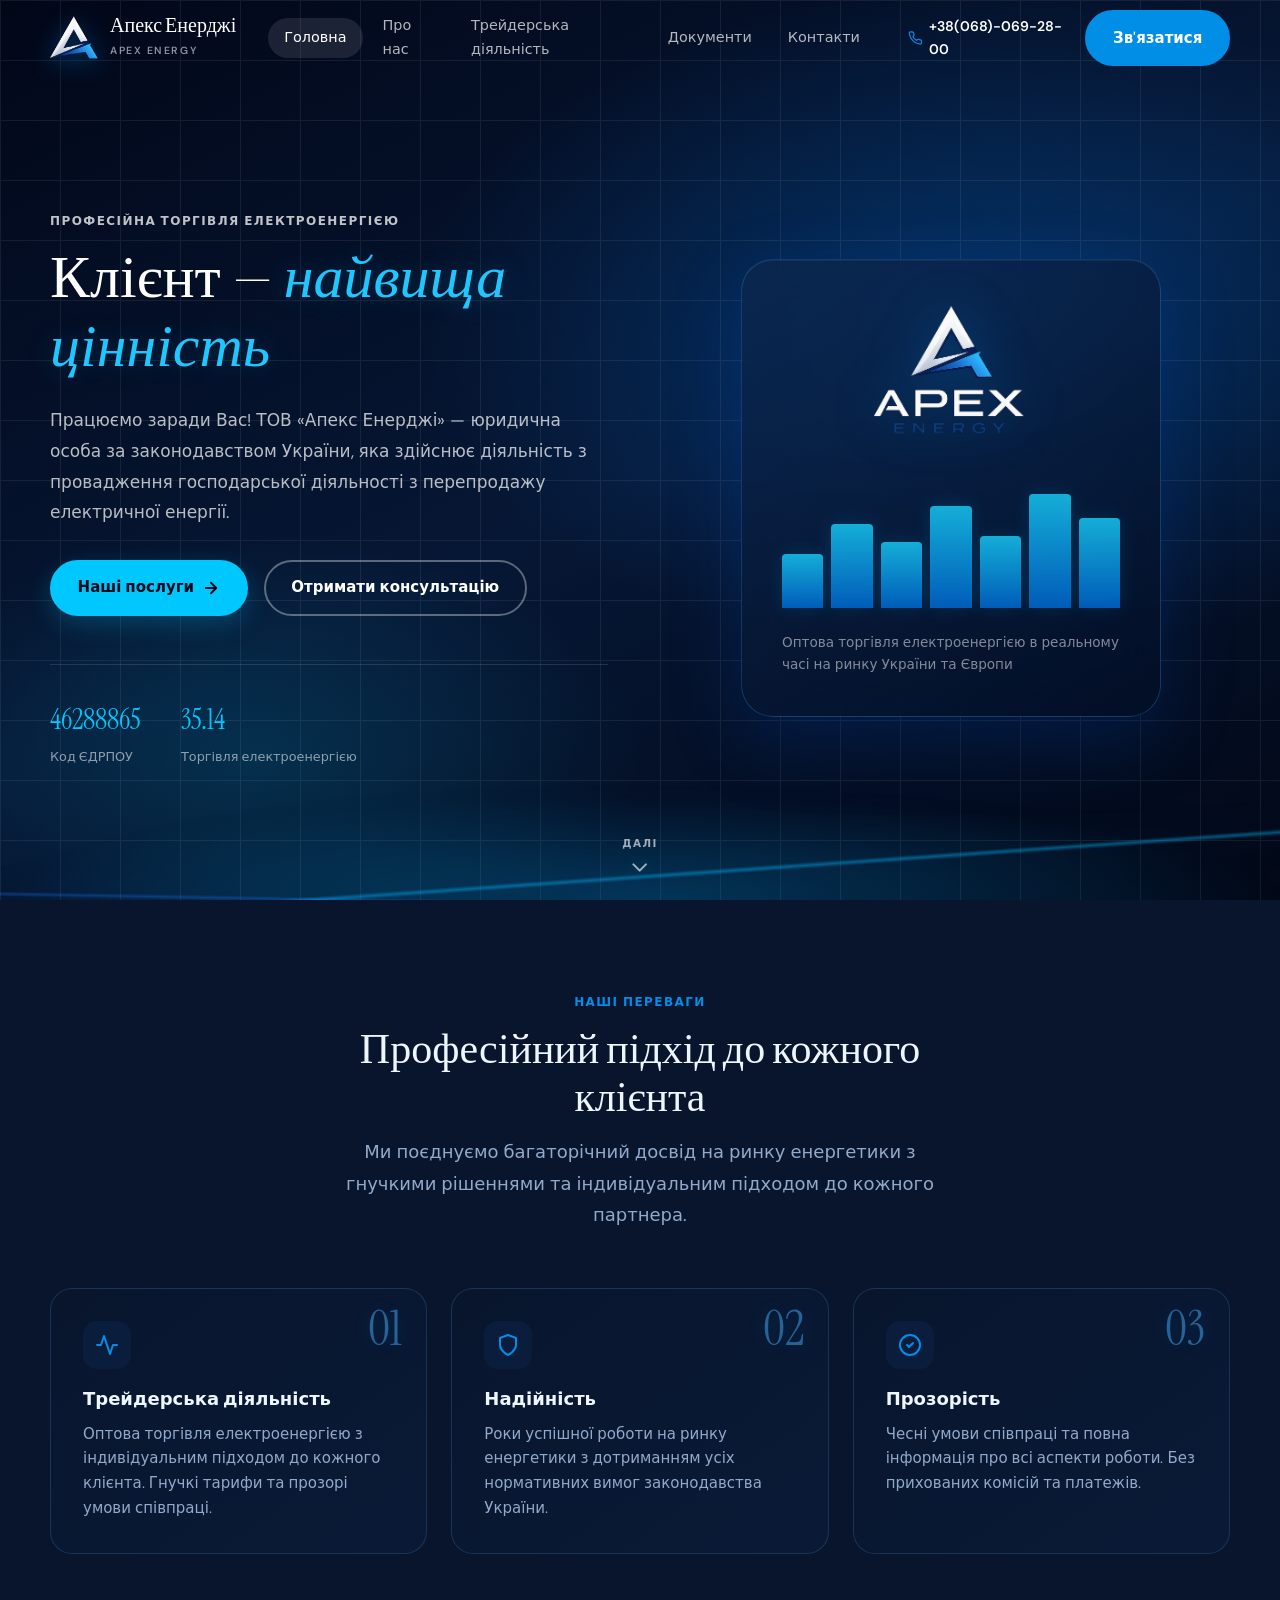
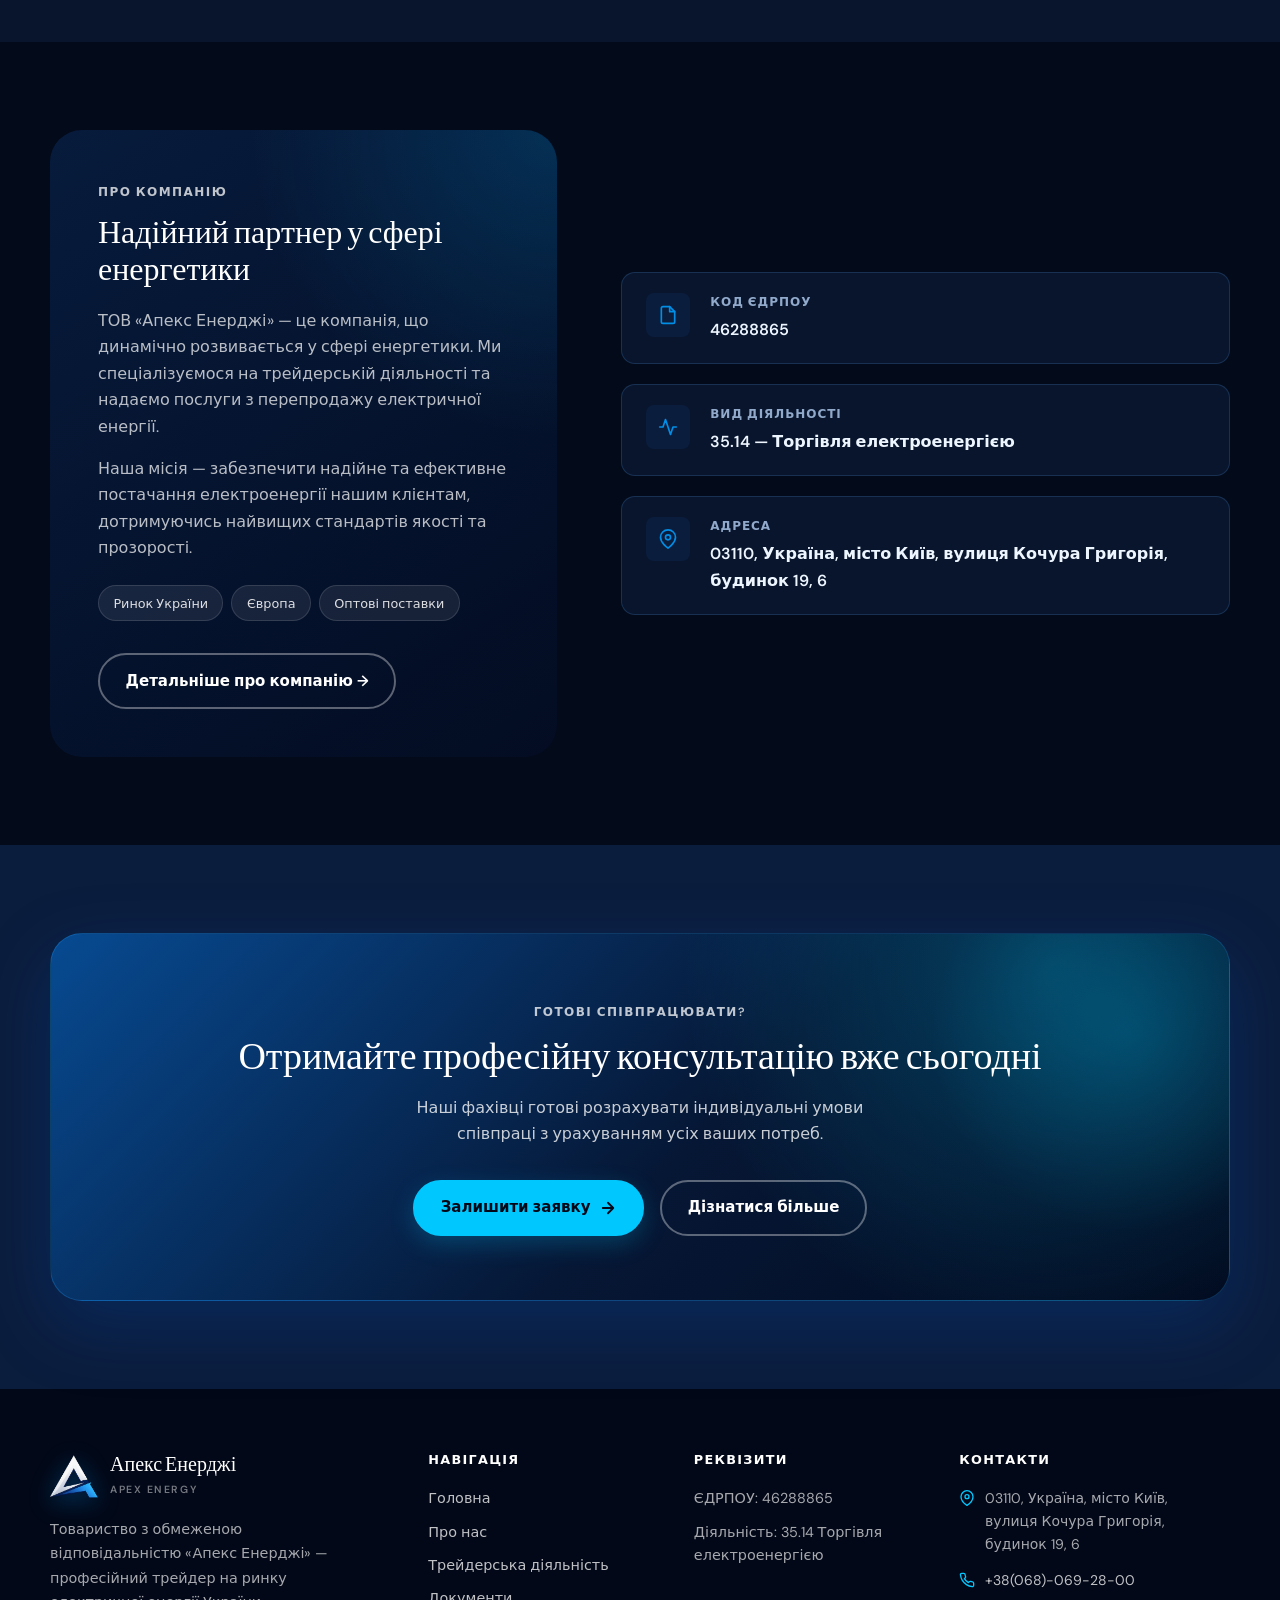
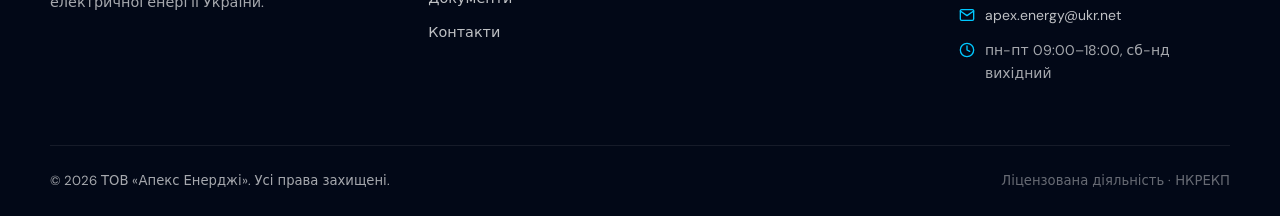
==== commit e32fe2df: "2" ====
--- a/index.html
+++ b/index.html
@@ -7,7 +7,7 @@
     <meta name="description" content="ТОВ «Апекс Енерджі» — надійний постачальник електроенергії. Оптова торгівля електроенергією з індивідуальним підходом до кожного клієнта.">
     <meta name="keywords" content="електроенергія, трейдер, постачальник електроенергії, оптова торгівля, Апекс Енерджі">
     <link rel="stylesheet" href="css/style.css">
-    <link rel="icon" type="image/svg+xml" href='data:image/svg+xml,<svg xmlns="http://www.w3.org/2000/svg" viewBox="0 0 24 24" fill="%231a6b52"><path d="M13 2L3 14h9l-1 8 10-12h-9l1-8z"/></svg>'>
+    <link rel="icon" type="image/png" href="logo/apex_energy_favicon.PNG">
 </head>
 <body>
 
@@ -78,6 +78,7 @@
 
                     <div class="hero-banner__visual">
                         <div class="hero-visual-card">
+                            <img src="logo/apex_energy.png" class="hero-brand-logo" alt="APEX ENERGY">
                             <div class="hero-visual-card__chart" aria-hidden="true">
                                 <span class="hero-visual-card__bar"></span>
                                 <span class="hero-visual-card__bar"></span>
@@ -92,9 +93,15 @@
                     </div>
                 </div>
             </div>
-        </section>
-
-        <section class="section section--surface">
+            <a href="#advantages" class="hero-scroll" aria-label="Прокрутити до наступного розділу">
+                <span>Далі</span>
+                <svg viewBox="0 0 24 24" fill="none" stroke="currentColor" stroke-width="2" stroke-linecap="round" stroke-linejoin="round" aria-hidden="true">
+                    <path d="m6 9 6 6 6-6"/>
+                </svg>
+            </a>
+        </section>
+
+        <section class="section section--surface" id="advantages">
             <div class="container">
                 <div class="section-header reveal">
                     <span class="eyebrow">Наші переваги</span>
--- a/css/style.css
+++ b/css/style.css
@@ -5,28 +5,28 @@
   --font-sans: 'DM Sans', system-ui, sans-serif;
   --font-serif: 'Instrument Serif', Georgia, serif;
 
-  --color-bg: #f4f7f6;
-  --color-surface: #ffffff;
-  --color-surface-alt: #e8f0ed;
-  --color-dark: #0d1f1a;
-  --color-dark-soft: #1a3329;
-  --color-primary: #1a6b52;
-  --color-primary-light: #2d9b78;
-  --color-accent: #e8a838;
-  --color-accent-dark: #c48a1f;
-  --color-text: #1a2e28;
-  --color-text-muted: #5a7268;
-  --color-border: #d4e0db;
-  --color-success: #1a8f5a;
+  --color-bg: #030a1a;
+  --color-surface: #08152d;
+  --color-surface-alt: #0b1d3d;
+  --color-dark: #020817;
+  --color-dark-soft: #071a38;
+  --color-primary: #008ee6;
+  --color-primary-light: #20c7ff;
+  --color-accent: #00c8ff;
+  --color-accent-dark: #009ee0;
+  --color-text: #edf5ff;
+  --color-text-muted: #91a9ca;
+  --color-border: rgba(85, 151, 220, 0.22);
+  --color-success: #28d7a0;
 
   --radius-sm: 8px;
   --radius-md: 14px;
   --radius-lg: 22px;
   --radius-xl: 32px;
 
-  --shadow-sm: 0 2px 8px rgba(13, 31, 26, 0.06);
-  --shadow-md: 0 8px 30px rgba(13, 31, 26, 0.08);
-  --shadow-lg: 0 20px 60px rgba(13, 31, 26, 0.12);
+  --shadow-sm: 0 3px 14px rgba(0, 90, 190, 0.12);
+  --shadow-md: 0 12px 38px rgba(0, 73, 170, 0.2);
+  --shadow-lg: 0 24px 70px rgba(0, 73, 170, 0.28);
 
   --container: 1180px;
   --header-h: 76px;
@@ -51,7 +51,7 @@
 a:hover { color: var(--color-primary-light); }
 
 :focus-visible {
-  outline: 3px solid rgba(232, 168, 56, 0.65);
+  outline: 3px solid rgba(0, 200, 255, 0.7);
   outline-offset: 3px;
 }
 
@@ -77,7 +77,7 @@
   font-family: var(--font-serif);
   font-weight: 400;
   line-height: 1.15;
-  color: var(--color-dark);
+  color: var(--color-text);
 }
 
 .lead {
@@ -119,6 +119,7 @@
   background: var(--color-accent);
   color: var(--color-dark);
   border-color: var(--color-accent);
+  box-shadow: 0 8px 24px rgba(0, 200, 255, 0.22);
 }
 .btn--accent:hover {
   background: var(--color-accent-dark);
@@ -129,7 +130,7 @@
 
 .btn--outline {
   background: transparent;
-  color: var(--color-dark);
+  color: var(--color-text);
   border-color: var(--color-border);
 }
 .btn--outline:hover {
@@ -168,9 +169,10 @@
 }
 
 .site-header.is-scrolled {
-  background: rgba(255,255,255,0.95);
+  background: rgba(3, 10, 26, 0.9);
   backdrop-filter: blur(12px);
-  box-shadow: var(--shadow-sm);
+  border-bottom: 1px solid rgba(44, 145, 255, 0.16);
+  box-shadow: 0 8px 30px rgba(0, 5, 20, 0.35);
 }
 
 .site-header--hero.is-at-top .logo,
@@ -213,52 +215,20 @@
   display: flex;
   align-items: center;
   gap: 0.75rem;
-  color: var(--color-dark);
+  color: var(--color-text);
   flex-shrink: 0;
 }
-.logo:hover { color: var(--color-dark); }
+.logo:hover { color: #fff; }
 
 .logo__icon {
-  position: relative;
-  width: 46px;
-  height: 46px;
-  background:
-    radial-gradient(circle at 72% 22%, rgba(255,255,255,0.16), transparent 30%),
-    linear-gradient(145deg, #207d60 0%, #0f4f3d 100%);
-  border: 1px solid rgba(255,255,255,0.16);
-  border-radius: 14px 14px 14px 4px;
-  display: grid;
-  place-items: center;
-  color: #fff;
-  overflow: hidden;
-  box-shadow: 0 7px 18px rgba(13, 78, 59, 0.22);
+  width: 48px;
+  height: 48px;
+  flex-shrink: 0;
+  background: url('../logo/apex_energy_favicon.PNG') center / contain no-repeat;
+  filter: drop-shadow(0 5px 12px rgba(0, 153, 255, 0.35));
 }
 
 .logo__icon svg { display: none; }
-
-.logo__icon::before {
-  content: 'A';
-  position: relative;
-  z-index: 1;
-  font-family: var(--font-serif);
-  font-size: 2rem;
-  font-style: italic;
-  line-height: 1;
-  transform: translate(-1px, -1px);
-}
-
-.logo__icon::after {
-  content: '';
-  position: absolute;
-  right: 5px;
-  bottom: 8px;
-  width: 17px;
-  height: 3px;
-  background: var(--color-accent);
-  border-radius: 999px;
-  transform: rotate(-32deg);
-  box-shadow: 0 0 10px rgba(232,168,56,0.55);
-}
 
 .logo__name {
   font-family: var(--font-serif);
@@ -332,7 +302,8 @@
 /* ===== Hero (Homepage) ===== */
 .hero-banner {
   position: relative;
-  min-height: 92vh;
+  min-height: 100vh;
+  min-height: 100svh;
   display: flex;
   align-items: center;
   padding-top: var(--header-h);
@@ -340,19 +311,35 @@
   overflow: hidden;
 }
 
+.hero-banner::after {
+  content: '';
+  position: absolute;
+  z-index: 1;
+  left: -5%;
+  right: -5%;
+  bottom: -115px;
+  height: 230px;
+  background:
+    linear-gradient(176deg, transparent 42%, rgba(0, 183, 255, 0.42) 43%, transparent 44%),
+    linear-gradient(181deg, transparent 51%, rgba(27, 111, 255, 0.32) 52%, transparent 53%),
+    radial-gradient(ellipse at center, rgba(0, 174, 255, 0.2), transparent 65%);
+  filter: drop-shadow(0 0 18px rgba(0, 183, 255, 0.28));
+  pointer-events: none;
+}
+
 .hero-banner__bg {
   position: absolute;
   inset: 0;
   background:
-    radial-gradient(ellipse 80% 60% at 70% 40%, rgba(45,155,120,0.25) 0%, transparent 60%),
-    radial-gradient(ellipse 50% 50% at 20% 80%, rgba(232,168,56,0.12) 0%, transparent 50%),
-    linear-gradient(160deg, #0d1f1a 0%, #1a3329 50%, #0d1f1a 100%);
+    radial-gradient(ellipse 75% 65% at 76% 36%, rgba(0, 132, 255, 0.28) 0%, transparent 58%),
+    radial-gradient(ellipse 55% 45% at 20% 84%, rgba(0, 213, 255, 0.14) 0%, transparent 55%),
+    linear-gradient(155deg, #020718 0%, #061735 52%, #020817 100%);
 }
 
 .hero-banner__lines {
   position: absolute;
   inset: 0;
-  opacity: 0.04;
+  opacity: 0.07;
   background-image:
     linear-gradient(90deg, #fff 1px, transparent 1px),
     linear-gradient(#fff 1px, transparent 1px);
@@ -378,7 +365,8 @@
 }
 .hero-banner__title em {
   font-style: italic;
-  color: var(--color-accent);
+  color: var(--color-primary-light);
+  text-shadow: 0 0 28px rgba(32, 199, 255, 0.22);
 }
 
 .hero-banner__desc {
@@ -421,11 +409,12 @@
 }
 
 .hero-visual-card {
-  background: rgba(255,255,255,0.06);
-  border: 1px solid rgba(255,255,255,0.1);
+  background: linear-gradient(145deg, rgba(12, 39, 79, 0.7), rgba(3, 15, 39, 0.82));
+  border: 1px solid rgba(56, 166, 255, 0.25);
   border-radius: var(--radius-xl);
   padding: 2.5rem;
   backdrop-filter: blur(20px);
+  box-shadow: inset 0 1px 0 rgba(255,255,255,0.05), 0 24px 70px rgba(0, 68, 170, 0.25);
   width: 100%;
   max-width: 420px;
 }
@@ -476,9 +465,19 @@
   margin-bottom: 1.5rem;
 }
 
+.hero-brand-logo {
+  width: 230px;
+  height: 180px;
+  object-fit: cover;
+  object-position: center 39%;
+  margin: -0.5rem auto 1rem;
+  filter: drop-shadow(0 0 24px rgba(0, 145, 255, 0.28));
+}
+
 .hero-visual-card__bar {
   flex: 1;
-  background: linear-gradient(to top, var(--color-primary), var(--color-primary-light));
+  background: linear-gradient(to top, #006edb, #19d4ff);
+  box-shadow: 0 0 18px rgba(0, 188, 255, 0.18);
   border-radius: 4px 4px 0 0;
   opacity: 0.8;
   animation: barGrow 1.5s ease forwards;
@@ -504,6 +503,43 @@
   line-height: 1.6;
 }
 
+.hero-scroll {
+  position: absolute;
+  z-index: 3;
+  left: 50%;
+  bottom: 1.25rem;
+  display: flex;
+  flex-direction: column;
+  align-items: center;
+  gap: 0.15rem;
+  color: rgba(255,255,255,0.62);
+  transform: translateX(-50%);
+  transition: color var(--transition);
+}
+
+.hero-scroll:hover {
+  color: var(--color-primary-light);
+}
+
+.hero-scroll span {
+  font-size: 0.65rem;
+  font-weight: 600;
+  letter-spacing: 0.14em;
+  text-transform: uppercase;
+}
+
+.hero-scroll svg {
+  width: 25px;
+  height: 25px;
+  animation: scrollCue 1.8s ease-in-out infinite;
+  filter: drop-shadow(0 0 8px rgba(0, 199, 255, 0.45));
+}
+
+@keyframes scrollCue {
+  0%, 100% { transform: translateY(0); opacity: 0.55; }
+  50% { transform: translateY(7px); opacity: 1; }
+}
+
 /* ===== Sections ===== */
 .section {
   padding: 5.5rem 0;
@@ -542,7 +578,7 @@
 }
 
 .pillar {
-  background: linear-gradient(145deg, var(--color-surface) 0%, #fbfdfc 100%);
+  background: linear-gradient(145deg, var(--color-surface) 0%, #0a1a36 100%);
   border: 1px solid var(--color-border);
   border-radius: var(--radius-lg);
   padding: 2rem;
@@ -558,7 +594,8 @@
 .pillar__num {
   font-family: var(--font-serif);
   font-size: 3rem;
-  color: var(--color-surface-alt);
+  color: rgba(76, 178, 255, 0.48);
+  text-shadow: 0 0 18px rgba(0, 174, 255, 0.18);
   position: absolute;
   top: 1rem;
   right: 1.5rem;
@@ -598,7 +635,9 @@
 }
 
 .about-strip__info {
-  background: var(--color-dark);
+  background:
+    radial-gradient(circle at 100% 0%, rgba(0, 178, 255, 0.17), transparent 38%),
+    linear-gradient(145deg, #071b3c, #030c22);
   color: #fff;
   border-radius: var(--radius-xl);
   padding: 3rem;
@@ -669,12 +708,16 @@
 
 .detail-row__value {
   font-weight: 600;
-  color: var(--color-dark);
+  color: var(--color-text);
 }
 
 /* ===== CTA band ===== */
 .cta-band {
-  background: linear-gradient(135deg, var(--color-primary) 0%, var(--color-dark-soft) 100%);
+  background:
+    radial-gradient(circle at 85% 10%, rgba(0, 213, 255, 0.22), transparent 35%),
+    linear-gradient(135deg, #074a91 0%, #061735 55%, #020b20 100%);
+  border: 1px solid rgba(39, 164, 255, 0.25);
+  box-shadow: var(--shadow-lg);
   border-radius: var(--radius-xl);
   padding: 4rem;
   text-align: center;
@@ -688,7 +731,7 @@
   position: absolute;
   width: 400px;
   height: 400px;
-  background: radial-gradient(circle, rgba(232,168,56,0.2) 0%, transparent 70%);
+  background: radial-gradient(circle, rgba(0, 200, 255, 0.2) 0%, transparent 70%);
   top: -100px;
   right: -100px;
   pointer-events: none;
@@ -720,7 +763,9 @@
 .page-hero {
   padding-top: calc(var(--header-h) + 3rem);
   padding-bottom: 5rem;
-  background: var(--color-dark);
+  background:
+    linear-gradient(110deg, rgba(0, 120, 255, 0.12), transparent 45%),
+    linear-gradient(155deg, #020817, #071a38);
   position: relative;
   overflow: hidden;
 }
@@ -880,7 +925,7 @@
   width: 56px;
   height: 56px;
   margin: 0 auto 1rem;
-  background: linear-gradient(135deg, var(--color-surface-alt), #d4ebe3);
+  background: linear-gradient(135deg, #0c2851, #073b67);
   border-radius: 50%;
   display: grid;
   place-items: center;
@@ -922,7 +967,7 @@
 .benefit-item__marker {
   width: 52px;
   height: 52px;
-  background: var(--color-dark);
+  background: linear-gradient(145deg, #07519a, #03142f);
   color: var(--color-accent);
   border-radius: var(--radius-md);
   display: grid;
@@ -1079,14 +1124,21 @@
 }
 
 .doc-link__title {
+  display: block;
   font-weight: 600;
   font-size: 0.9375rem;
   margin-bottom: 0.25rem;
 }
 
 .doc-link__desc {
+  display: block;
   font-size: 0.85rem;
   color: var(--color-text-muted);
+}
+
+.doc-link > span:nth-child(2) {
+  flex: 1;
+  min-width: 0;
 }
 
 .doc-link__arrow {
@@ -1123,7 +1175,7 @@
 
 .contact-card:hover {
   transform: translateY(-2px);
-  border-color: rgba(26, 107, 82, 0.45);
+  border-color: rgba(32, 199, 255, 0.48);
   box-shadow: var(--shadow-sm);
 }
 
@@ -1183,7 +1235,7 @@
 .form-label {
   font-size: 0.85rem;
   font-weight: 600;
-  color: var(--color-dark);
+  color: var(--color-text);
 }
 
 .required { color: #e05252; }
@@ -1206,14 +1258,14 @@
 .form-textarea:focus {
   outline: none;
   border-color: var(--color-primary);
-  background: #fff;
+  background: #0b1b36;
 }
 
 .form-textarea { min-height: 130px; resize: vertical; }
 
 .phone-field {
   display: grid;
-  grid-template-columns: 112px minmax(0, 1fr);
+  grid-template-columns: 98px minmax(0, 1fr);
   gap: 0.5rem;
 }
 
@@ -1259,15 +1311,15 @@
 }
 
 .form-status--success {
-  color: #11613e;
-  background: #e5f6ed;
-  border: 1px solid #b8e2ca;
+  color: #8dffda;
+  background: rgba(26, 145, 106, 0.18);
+  border: 1px solid rgba(40, 215, 160, 0.35);
 }
 
 .form-status--error {
-  color: #9f2d2d;
-  background: #fff0f0;
-  border: 1px solid #f0c3c3;
+  color: #ffb1b1;
+  background: rgba(159, 45, 45, 0.2);
+  border: 1px solid rgba(240, 99, 99, 0.35);
 }
 
 .transport-grid {
@@ -1424,7 +1476,7 @@
     top: var(--header-h);
     left: 0;
     right: 0;
-    background: #fff;
+    background: rgba(3, 10, 26, 0.98);
     padding: 1rem;
     box-shadow: var(--shadow-md);
     border-top: 1px solid var(--color-border);
@@ -1461,7 +1513,7 @@
   .doc-link { padding: 1rem; }
   .doc-link__arrow { display: none; }
   .form-panel { padding: 1.5rem; }
-  .phone-field { grid-template-columns: 108px minmax(0, 1fr); }
+  .phone-field { grid-template-columns: 98px minmax(0, 1fr); }
 }
 
 @media (prefers-reduced-motion: reduce) {
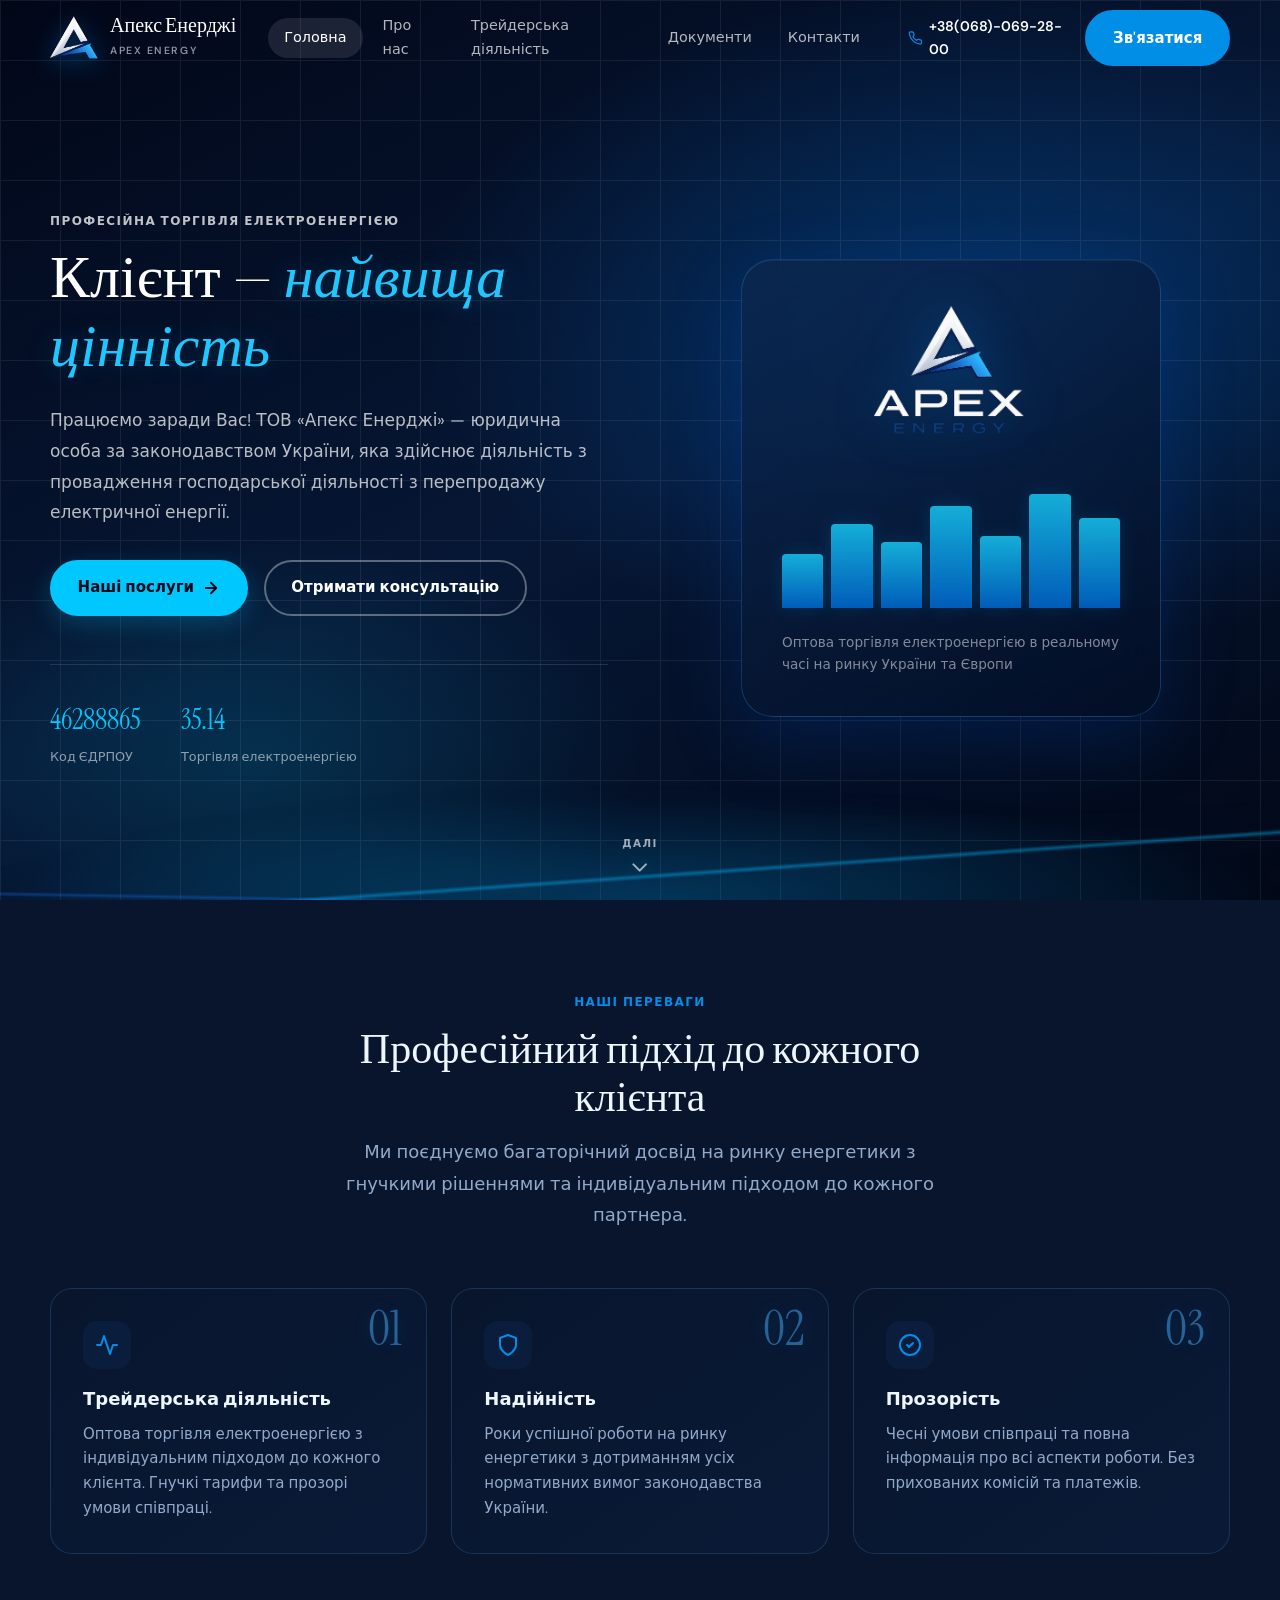
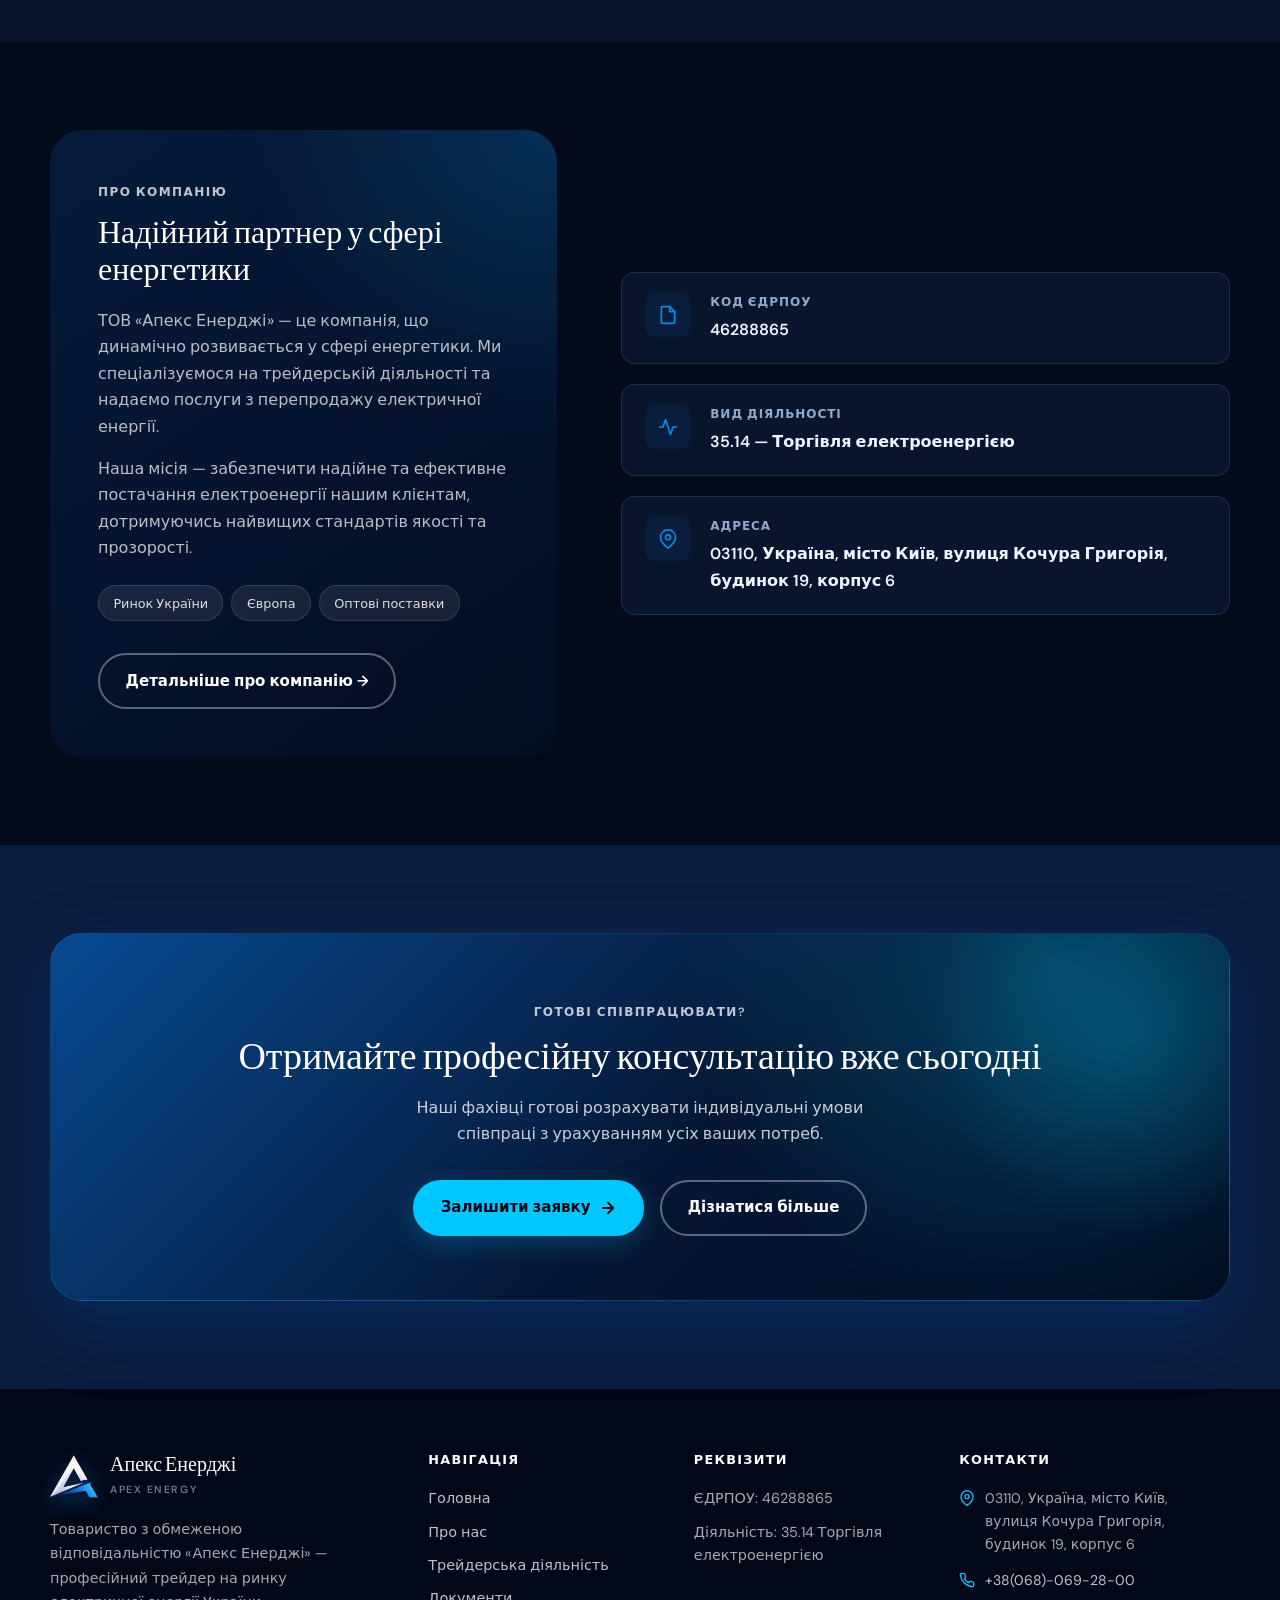
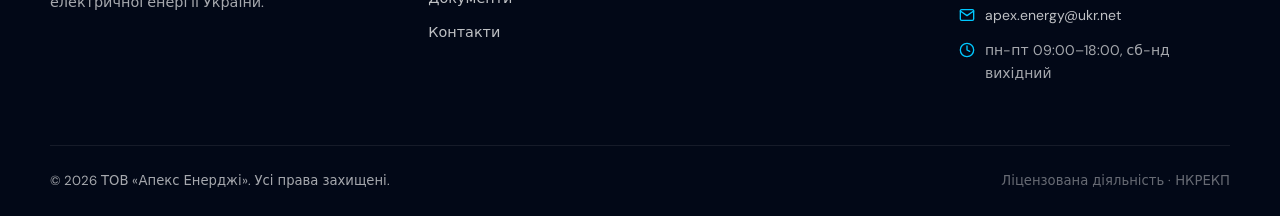
==== commit bae600da: "6" ====
--- a/index.html
+++ b/index.html
@@ -179,7 +179,7 @@
                             </div>
                             <div>
                                 <div class="detail-row__label">Адреса</div>
-                                <div class="detail-row__value">03110, Україна, місто Київ, вулиця Кочура Григорія, будинок 19, 6</div>
+                                <div class="detail-row__value">03110, Україна, місто Київ, вулиця Кочура Григорія, будинок 19, корпус 6</div>
                             </div>
                         </div>
                     </div>
@@ -236,7 +236,7 @@
                     <h4 class="footer-col__title">Контакти</h4>
                     <div class="footer-contact">
                         <svg viewBox="0 0 24 24" fill="none" stroke="currentColor" stroke-width="2" stroke-linecap="round" stroke-linejoin="round" aria-hidden="true"><path d="M21 10c0 7-9 13-9 13s-9-6-9-13a9 9 0 0 1 18 0z"/><circle cx="12" cy="10" r="3"/></svg>
-                        <span>03110, Україна, місто Київ,<br>вулиця Кочура Григорія, будинок 19, 6</span>
+                        <span>03110, Україна, місто Київ,<br>вулиця Кочура Григорія, будинок 19, корпус 6</span>
                     </div>
                     <div class="footer-contact">
                         <svg viewBox="0 0 24 24" fill="none" stroke="currentColor" stroke-width="2" stroke-linecap="round" stroke-linejoin="round" aria-hidden="true"><path d="M22 16.92v3a2 2 0 0 1-2.18 2 19.79 19.79 0 0 1-8.63-3.07 19.5 19.5 0 0 1-6-6 19.79 19.79 0 0 1-3.07-8.67A2 2 0 0 1 4.11 2h3a2 2 0 0 1 2 1.72 12.84 12.84 0 0 0 .7 2.81 2 2 0 0 1-.45 2.11L8.09 9.91a16 16 0 0 0 6 6l1.27-1.27a2 2 0 0 1 2.11-.45 12.84 12.84 0 0 0 2.81.7A2 2 0 0 1 22 16.92z"/></svg>
--- a/css/style.css
+++ b/css/style.css
@@ -276,7 +276,7 @@
   gap: 0.4rem;
   font-size: 0.875rem;
   font-weight: 600;
-  color: var(--color-dark);
+  color: var(--color-text);
 }
 .header-phone svg { width: 16px; height: 16px; color: var(--color-primary); }
 .header-phone:hover { color: var(--color-primary); }
@@ -288,15 +288,29 @@
   background: none;
   border: none;
   cursor: pointer;
-  padding: 4px;
+  padding: 10px 7px;
+  z-index: 2;
 }
 .menu-toggle span {
   display: block;
   width: 24px;
   height: 2px;
-  background: var(--color-dark);
+  background: var(--color-text);
   border-radius: 2px;
-  transition: var(--transition);
+  transform-origin: center;
+  transition: transform var(--transition), opacity var(--transition), background var(--transition);
+}
+
+.site-header.is-open .menu-toggle span:nth-child(1) {
+  transform: translateY(7px) rotate(45deg);
+}
+
+.site-header.is-open .menu-toggle span:nth-child(2) {
+  opacity: 0;
+}
+
+.site-header.is-open .menu-toggle span:nth-child(3) {
+  transform: translateY(-7px) rotate(-45deg);
 }
 
 /* ===== Hero (Homepage) ===== */
@@ -1448,11 +1462,22 @@
 @media (max-width: 1150px) {
   .header-phone { display: none; }
   .site-header__inner { gap: 1rem; }
+  .hero-banner__content {
+    grid-template-columns: 1.08fr 0.92fr;
+    gap: 2.5rem;
+  }
+  .hero-visual-card {
+    max-width: 360px;
+    padding: 1.8rem;
+  }
+  .hero-brand-logo {
+    width: 200px;
+    height: 145px;
+  }
+  .hero-visual-card__chart { height: 100px; }
 }
 
 @media (max-width: 1024px) {
-  .hero-banner__content { grid-template-columns: 1fr; gap: 2.5rem; }
-  .hero-banner__visual { order: -1; }
   .about-strip { grid-template-columns: 1fr; }
   .pillars { grid-template-columns: 1fr; }
   .features-row { grid-template-columns: repeat(2, 1fr); }
@@ -1463,11 +1488,16 @@
   .footer-grid { grid-template-columns: 1fr 1fr; }
 }
 
-@media (max-width: 768px) {
+@media (max-width: 900px) {
   .site-nav,
   .header-actions { display: none; }
 
   .menu-toggle { display: flex; }
+
+  .site-header.is-open {
+    background: rgba(3, 10, 26, 0.98);
+    border-bottom: 1px solid var(--color-border);
+  }
 
   .site-header.is-open .site-nav {
     display: flex;
@@ -1480,6 +1510,8 @@
     padding: 1rem;
     box-shadow: var(--shadow-md);
     border-top: 1px solid var(--color-border);
+    max-height: calc(100svh - var(--header-h));
+    overflow-y: auto;
   }
 
   .site-header.is-open .site-nav__link {
@@ -1494,16 +1526,33 @@
     background: var(--color-surface-alt);
   }
 
+  .hero-banner {
+    min-height: 100vh;
+    min-height: 100lvh;
+  }
+
+  .hero-banner__content {
+    grid-template-columns: 1fr;
+    gap: 0;
+    padding-top: 3rem;
+    padding-bottom: 6rem;
+  }
+
+  .hero-banner__text {
+    max-width: 650px;
+  }
+
+  .hero-banner__visual { display: none; }
+  .hero-banner::after { bottom: -135px; }
+
+  .section { padding: 4.5rem 0; }
   .principles-grid { grid-template-columns: 1fr; }
   .features-row { grid-template-columns: 1fr; }
   .timeline { grid-template-columns: 1fr; }
   .form-grid { grid-template-columns: 1fr; }
   .transport-grid { grid-template-columns: 1fr; }
   .footer-grid { grid-template-columns: 1fr; }
-  .hero-stats { flex-direction: column; gap: 1rem; }
   .cta-band { padding: 2.5rem 1.5rem; }
-  .hero-banner__content { padding-block: 2.5rem; }
-  .hero-banner__visual { display: none; }
   .page-hero {
     padding-top: calc(var(--header-h) + 2rem);
     padding-bottom: 5.5rem;
@@ -1516,6 +1565,120 @@
   .phone-field { grid-template-columns: 98px minmax(0, 1fr); }
 }
 
+@media (max-width: 600px) {
+  :root { --header-h: 68px; }
+
+  .container {
+    width: min(100% - 1.5rem, var(--container));
+  }
+
+  .logo { gap: 0.55rem; }
+  .logo__icon { width: 40px; height: 40px; }
+  .logo__name { font-size: 1.05rem; }
+  .logo__sub { font-size: 0.56rem; }
+
+  .hero-banner__lines { background-size: 46px 46px; }
+  .hero-banner__content {
+    padding-top: 2rem;
+    padding-bottom: 5.5rem;
+  }
+  .hero-banner__title {
+    font-size: clamp(2.05rem, 11vw, 2.65rem);
+    margin-bottom: 1rem;
+  }
+  .hero-banner__desc {
+    font-size: 0.94rem;
+    line-height: 1.65;
+    margin-bottom: 1.4rem;
+  }
+  .hero-banner__actions {
+    display: grid;
+    gap: 0.7rem;
+    margin-bottom: 1.6rem;
+  }
+  .hero-banner__actions .btn {
+    width: 100%;
+    justify-content: center;
+    padding-block: 0.72rem;
+  }
+  .hero-stats {
+    display: grid;
+    grid-template-columns: 1fr 1fr;
+    gap: 1rem;
+    padding-top: 1.25rem;
+  }
+  .hero-stat__value { font-size: 1.45rem; }
+  .hero-stat__label { font-size: 0.72rem; }
+  .hero-scroll { bottom: 0.7rem; }
+
+  .section { padding: 3.5rem 0; }
+  .section-header { margin-bottom: 2.5rem; }
+  .section-header__title { font-size: 2rem; }
+  .lead { font-size: 1rem; }
+
+  .pillar,
+  .info-box,
+  .benefit-item,
+  .principle {
+    padding: 1.4rem;
+  }
+  .pillar__num { font-size: 2.4rem; }
+
+  .about-strip { gap: 1.5rem; }
+  .about-strip__info { padding: 1.7rem; }
+  .detail-row { padding: 1rem; }
+
+  .page-hero {
+    padding-top: calc(var(--header-h) + 1.5rem);
+    padding-bottom: 5rem;
+  }
+  .page-hero__title { font-size: 2.25rem; }
+  .page-hero__subtitle { font-size: 0.95rem; }
+
+  .contact-card { padding: 1rem; }
+  .form-panel {
+    padding: 1.25rem;
+    border-radius: var(--radius-lg);
+  }
+  .phone-field { grid-template-columns: 94px minmax(0, 1fr); }
+
+  .doc-category__header {
+    align-items: flex-start;
+    flex-wrap: wrap;
+  }
+  .doc-category__title { font-size: 1.08rem; }
+  .doc-category__count { margin-left: auto; }
+  .doc-link {
+    gap: 0.75rem;
+    padding: 0.9rem;
+  }
+  .doc-link__icon { width: 36px; height: 36px; }
+
+  .cta-band { padding: 2.2rem 1.2rem; }
+  .cta-band__actions {
+    display: grid;
+  }
+  .cta-band__actions .btn {
+    width: 100%;
+    justify-content: center;
+  }
+
+  .site-footer { padding-top: 3rem; }
+  .footer-grid { gap: 2rem; }
+  .footer-bottom {
+    align-items: flex-start;
+    flex-direction: column;
+  }
+}
+
+@media (max-width: 380px) {
+  .logo__sub { display: none; }
+  .hero-banner__title { font-size: 2rem; }
+  .hero-banner__desc { font-size: 0.9rem; }
+  .hero-stats { gap: 0.6rem; }
+  .phone-field { grid-template-columns: 88px minmax(0, 1fr); }
+}
+
 @media (prefers-reduced-motion: reduce) {
   html { scroll-behavior: auto; }
   *, *::before, *::after {
